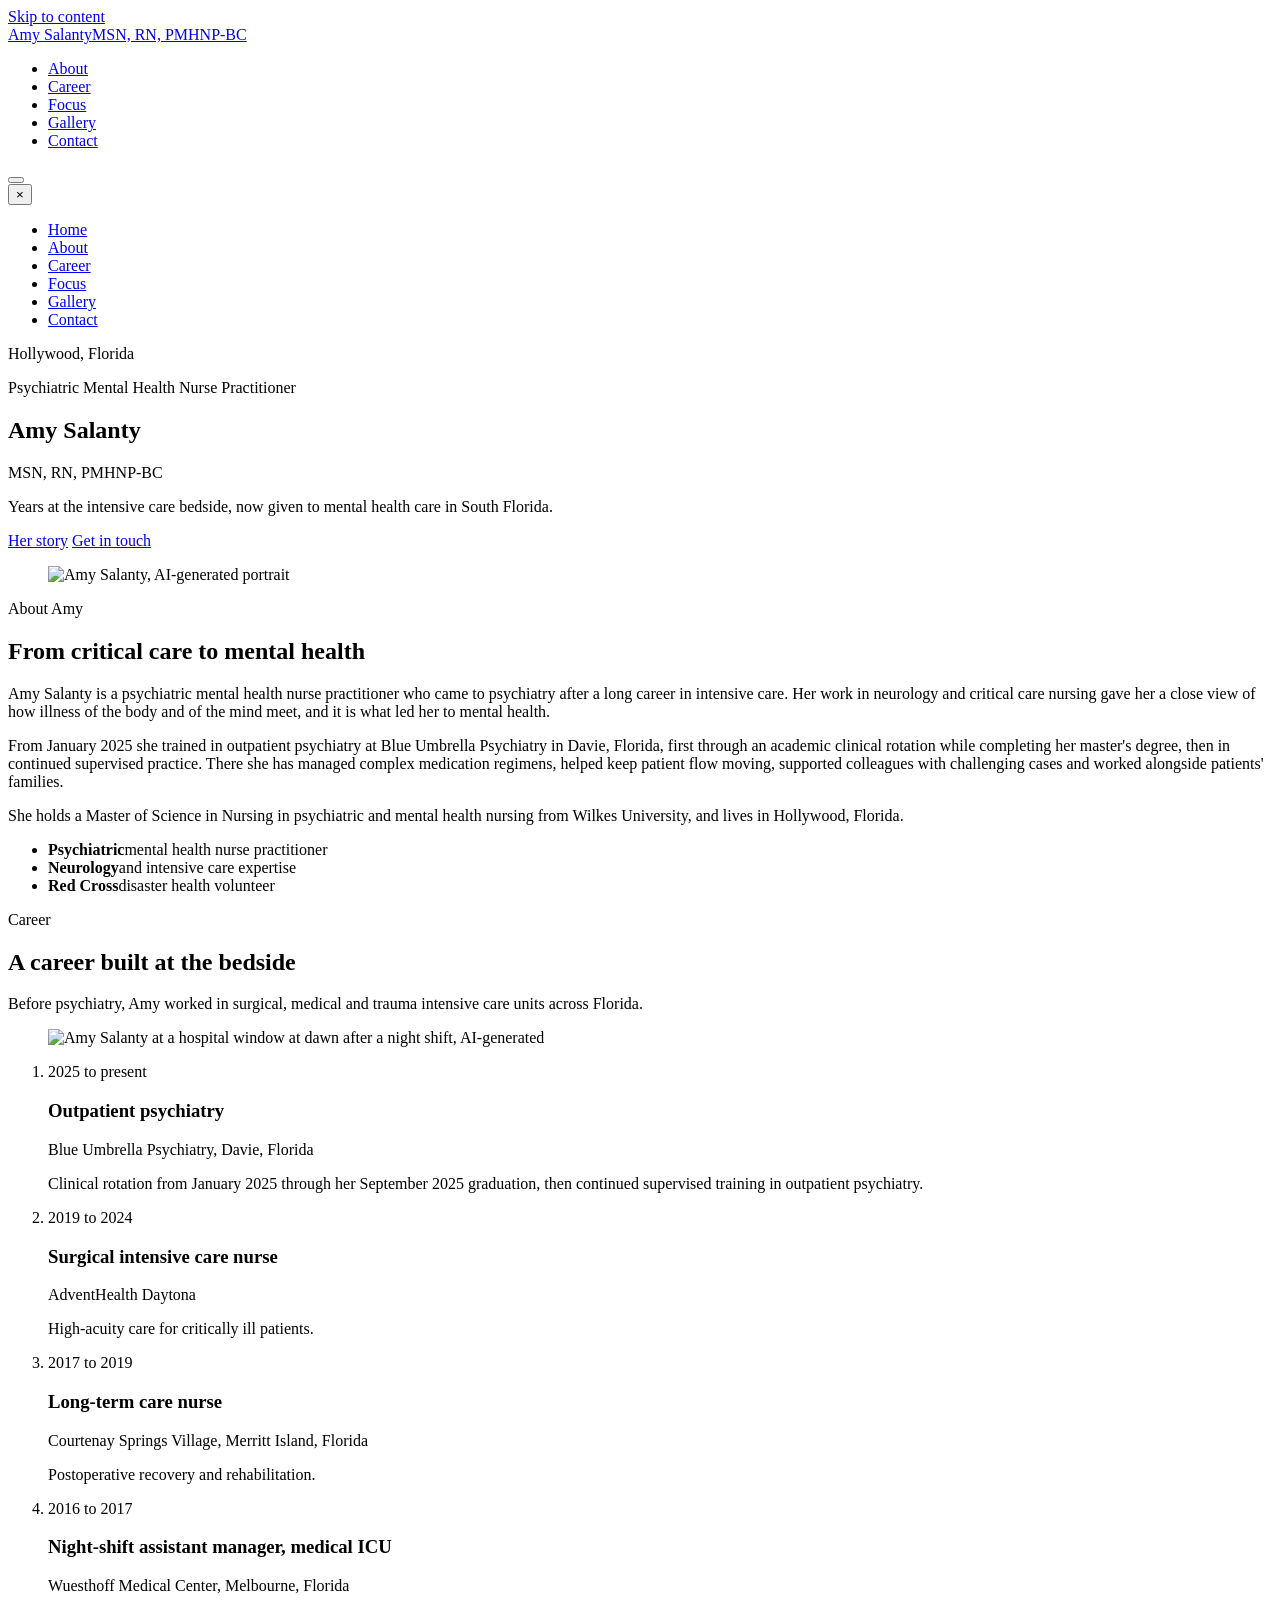
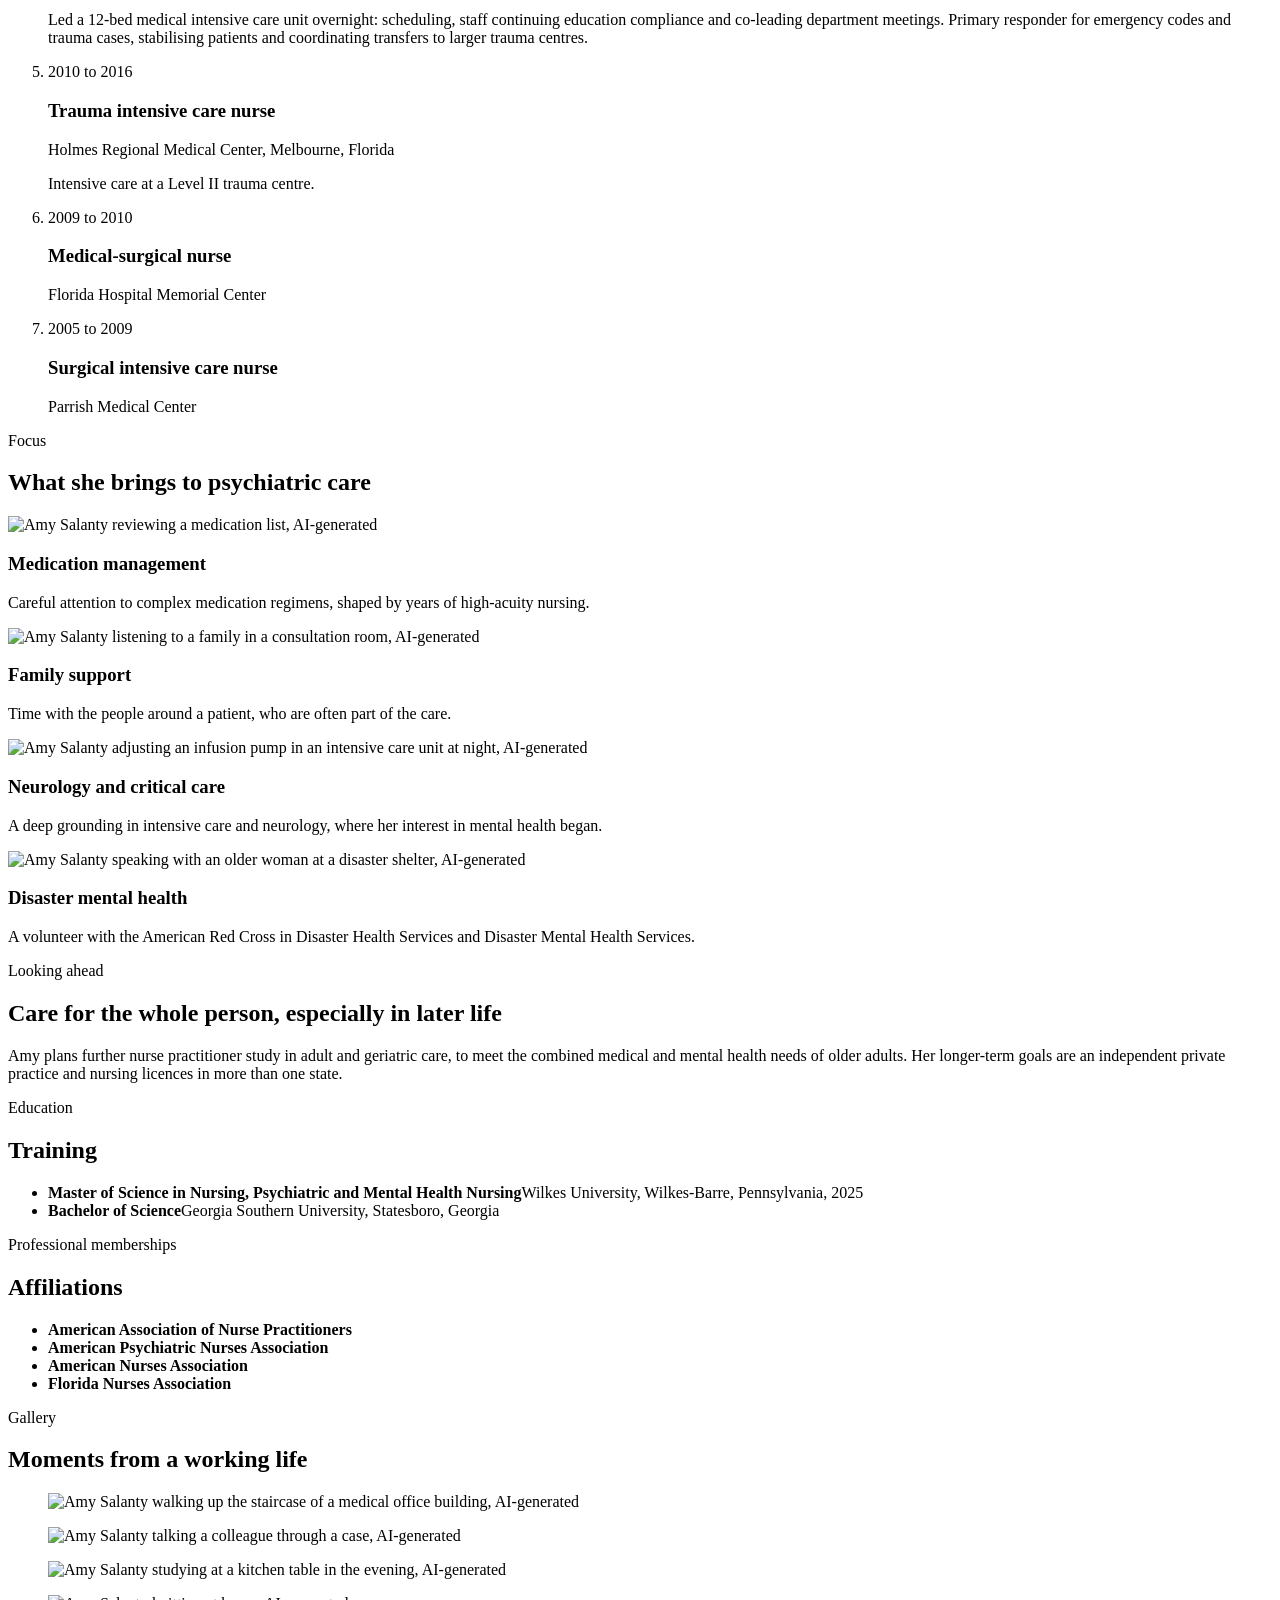
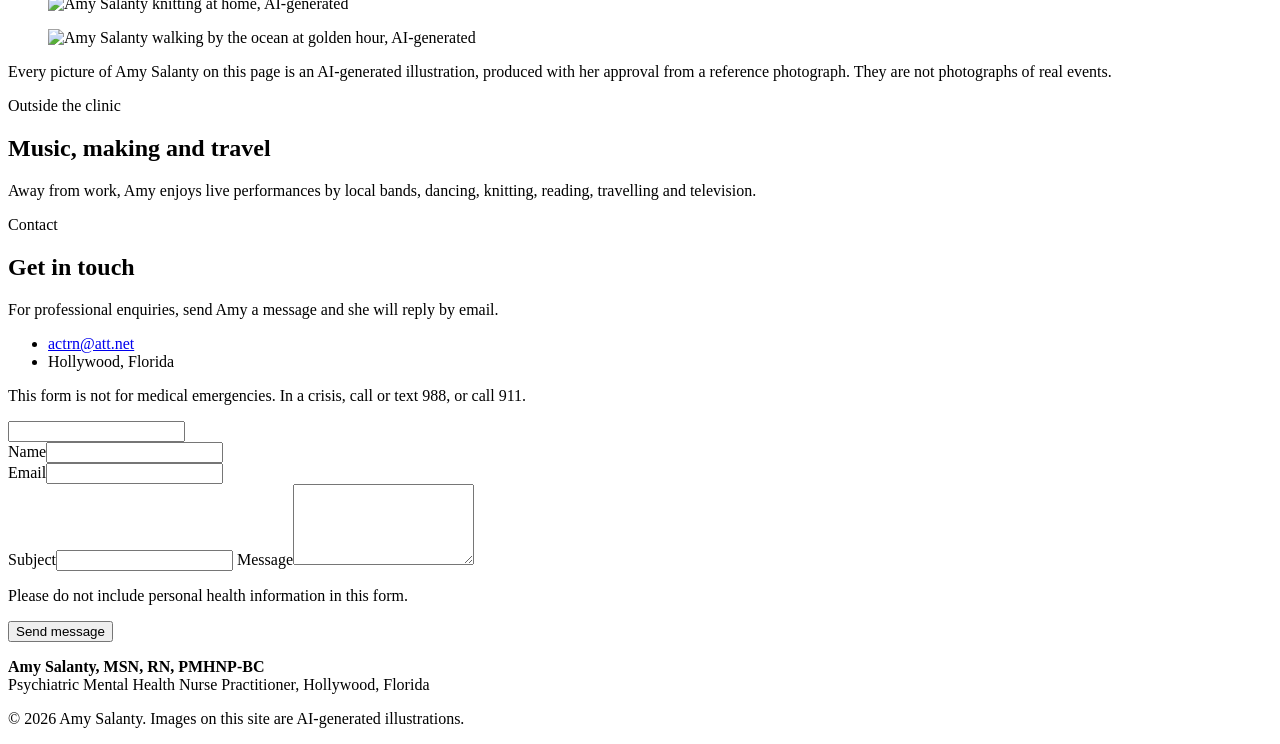
==== index.html @ 2ddbdffa "feat(site): add Amy Salanty personal site, pages" ====
<!DOCTYPE html>
<html lang="en">
<head>
  <meta charset="utf-8">
  <meta name="viewport" content="width=device-width, initial-scale=1, shrink-to-fit=no">
  <title>Amy Salanty, MSN, RN, PMHNP-BC | Psychiatric Mental Health Nurse Practitioner</title>
  <meta name="description" content="Amy Salanty, MSN, RN, PMHNP-BC, is a psychiatric mental health nurse practitioner in South Florida with a long background in intensive care and trauma nursing.">
  <!-- While this site lives on github.io it stays out of search engines.
       When it moves to the client's own domain: delete the robots meta below,
       change robots.txt to "Allow: /", and add a canonical link. -->
  <meta name="robots" content="noindex, nofollow">
  <meta name="author" content="Amy Salanty">
  <meta property="og:title" content="Amy Salanty, MSN, RN, PMHNP-BC">
  <meta property="og:description" content="Psychiatric mental health nurse practitioner. Years of intensive care nursing, now focused on mental health.">
  <meta property="og:image" content="img/portrait.jpg">
  <link rel="icon" href="img/favicon.png">
  <link rel="stylesheet" href="vendor/css/bundle.min.css">
  <link rel="stylesheet" href="css/style.css">
  <!-- Loaded last so it wins the cascade -->
  <link rel="stylesheet" href="css/as.css">
</head>
<body>

<a class="as-skip" href="#about">Skip to content</a>

<!-- Loader, from the demo shell -->
<div class="loader"><div class="loader-spinner"></div></div>

<header>
  <!-- bottom-nav removed; own fixed nav (see as.css) -->
  <nav class="as-nav" id="as-nav" aria-label="Main">
    <div class="container as-nav-inner">
      <a class="as-brand" href="#home">Amy Salanty<span>MSN, RN, PMHNP-BC</span></a>
      <ul class="as-links">
        <li><a href="#about">About</a></li>
        <li><a href="#career">Career</a></li>
        <li><a href="#focus">Focus</a></li>
        <li><a href="#gallery">Gallery</a></li>
        <li><a href="#contact" class="as-links-cta">Contact</a></li>
      </ul>
      <button class="as-burger" id="as-burger" type="button" aria-label="Open menu" aria-controls="as-menu" aria-expanded="false"><span></span><span></span><span></span></button>
    </div>
  </nav>
  <div class="as-menu" id="as-menu" aria-hidden="true">
    <button class="as-menu-close" id="as-menu-close" type="button" aria-label="Close menu">&times;</button>
    <ul>
      <li><a href="#home">Home</a></li>
      <li><a href="#about">About</a></li>
      <li><a href="#career">Career</a></li>
      <li><a href="#focus">Focus</a></li>
      <li><a href="#gallery">Gallery</a></li>
      <li><a href="#contact">Contact</a></li>
    </ul>
    <p class="as-menu-foot">Hollywood, Florida</p>
  </div>
</header>

<main>

<!-- HERO. .banner kept from the demo shell; center-block flex behaviour overridden in as.css -->
<section class="banner as-hero" id="home">
  <div class="as-hero-shade"></div>
  <div class="container">
    <div class="as-hero-copy">
      <p class="as-eyebrow">Psychiatric Mental Health Nurse Practitioner</p>
      <h1>Amy Salanty</h1>
      <p class="as-hero-cred">MSN, RN, PMHNP-BC</p>
      <p class="as-hero-lede">Years at the intensive care bedside, now given to mental health care in South Florida.</p>
      <div class="as-btns">
        <a class="as-btn as-btn-solid" href="#about">Her story</a>
        <a class="as-btn as-btn-line" href="#contact">Get in touch</a>
      </div>
    </div>
  </div>
</section>

<!-- ABOUT -->
<section class="as-about" id="about">
  <div class="container">
    <div class="row align-items-center">
      <div class="col-lg-5">
        <figure class="as-portrait">
          <img src="img/portrait.jpg" alt="Amy Salanty, AI-generated portrait" width="880" height="1100">
        </figure>
      </div>
      <div class="col-lg-7">
        <p class="as-kicker">About Amy</p>
        <h2>From critical care to mental health</h2>
        <p>Amy Salanty is a psychiatric mental health nurse practitioner who came to psychiatry after a long career in intensive care. Her work in neurology and critical care nursing gave her a close view of how illness of the body and of the mind meet, and it is what led her to mental health.</p>
        <p>From January 2025 she trained in outpatient psychiatry at Blue Umbrella Psychiatry in Davie, Florida, first through an academic clinical rotation while completing her master's degree, then in continued supervised practice. There she has managed complex medication regimens, helped keep patient flow moving, supported colleagues with challenging cases and worked alongside patients' families.</p>
        <!-- Needs Client Confirmation: current employer and whether she is seeing patients now. Release says she is pursuing her first official NP role. -->
        <p>She holds a Master of Science in Nursing in psychiatric and mental health nursing from Wilkes University, and lives in Hollywood, Florida.</p>
        <ul class="as-facts">
          <li><b>Psychiatric</b><span>mental health nurse practitioner</span></li>
          <li><b>Neurology</b><span>and intensive care expertise</span></li>
          <li><b>Red Cross</b><span>disaster health volunteer</span></li>
        </ul>
      </div>
    </div>
  </div>
</section>

<!-- CAREER: replaces the demo's treatments/portfolio grid -->
<section class="as-career" id="career">
  <div class="container">
    <div class="as-head">
      <p class="as-kicker">Career</p>
      <h2>A career built at the bedside</h2>
      <p class="as-sub">Before psychiatry, Amy worked in surgical, medical and trauma intensive care units across Florida.</p>
    </div>
    <div class="row">
      <div class="col-lg-4 d-none d-lg-block">
        <figure class="as-career-img"><img src="img/career.jpg" alt="Amy Salanty at a hospital window at dawn after a night shift, AI-generated" width="880" height="1100" loading="lazy"></figure>
      </div>
      <div class="col-lg-8">
        <ol class="as-timeline">
          <li>
            <span class="as-yr">2025 to present</span>
            <h3>Outpatient psychiatry</h3>
            <p class="as-org">Blue Umbrella Psychiatry, Davie, Florida</p>
            <p>Clinical rotation from January 2025 through her September 2025 graduation, then continued supervised training in outpatient psychiatry.</p>
          </li>
          <li>
            <span class="as-yr">2019 to 2024</span>
            <h3>Surgical intensive care nurse</h3>
            <p class="as-org">AdventHealth Daytona</p>
            <p>High-acuity care for critically ill patients.</p>
          </li>
          <li>
            <span class="as-yr">2017 to 2019</span>
            <h3>Long-term care nurse</h3>
            <p class="as-org">Courtenay Springs Village, Merritt Island, Florida</p>
            <p>Postoperative recovery and rehabilitation.</p>
          </li>
          <li>
            <span class="as-yr">2016 to 2017</span>
            <h3>Night-shift assistant manager, medical ICU</h3>
            <p class="as-org">Wuesthoff Medical Center, Melbourne, Florida</p>
            <p>Led a 12-bed medical intensive care unit overnight: scheduling, staff continuing education compliance and co-leading department meetings. Primary responder for emergency codes and trauma cases, stabilising patients and coordinating transfers to larger trauma centres.</p>
          </li>
          <li>
            <span class="as-yr">2010 to 2016</span>
            <h3>Trauma intensive care nurse</h3>
            <p class="as-org">Holmes Regional Medical Center, Melbourne, Florida</p>
            <p>Intensive care at a Level II trauma centre.</p>
          </li>
          <li>
            <span class="as-yr">2009 to 2010</span>
            <h3>Medical-surgical nurse</h3>
            <p class="as-org">Florida Hospital Memorial Center</p>
          </li>
          <li>
            <span class="as-yr">2005 to 2009</span>
            <h3>Surgical intensive care nurse</h3>
            <p class="as-org">Parrish Medical Center</p>
          </li>
        </ol>
        <!-- Needs Client Confirmation: release gives a "twenty-seven-year" ICU career; dated roles run 2005 to 2024. No total is published. -->
      </div>
    </div>
  </div>
</section>

<!-- FOCUS: replaces the demo's consultants/team section -->
<section class="as-focus" id="focus">
  <div class="container">
    <div class="as-head">
      <p class="as-kicker">Focus</p>
      <h2>What she brings to psychiatric care</h2>
    </div>
    <div class="row">
      <div class="col-md-6 col-lg-3">
        <article class="as-card">
          <img src="img/research.jpg" alt="Amy Salanty reviewing a medication list, AI-generated" width="880" height="660" loading="lazy">
          <div class="as-card-body">
            <h3>Medication management</h3>
            <p>Careful attention to complex medication regimens, shaped by years of high-acuity nursing.</p>
          </div>
        </article>
      </div>
      <div class="col-md-6 col-lg-3">
        <article class="as-card">
          <img src="img/mission.jpg" alt="Amy Salanty listening to a family in a consultation room, AI-generated" width="880" height="733" loading="lazy">
          <div class="as-card-body">
            <h3>Family support</h3>
            <p>Time with the people around a patient, who are often part of the care.</p>
          </div>
        </article>
      </div>
      <div class="col-md-6 col-lg-3">
        <article class="as-card">
          <img src="img/plate-1.jpg" alt="Amy Salanty adjusting an infusion pump in an intensive care unit at night, AI-generated" width="880" height="660" loading="lazy">
          <div class="as-card-body">
            <h3>Neurology and critical care</h3>
            <p>A deep grounding in intensive care and neurology, where her interest in mental health began.</p>
          </div>
        </article>
      </div>
      <div class="col-md-6 col-lg-3">
        <article class="as-card">
          <img src="img/plate-3.jpg" alt="Amy Salanty speaking with an older woman at a disaster shelter, AI-generated" width="880" height="660" loading="lazy">
          <div class="as-card-body">
            <h3>Disaster mental health</h3>
            <p>A volunteer with the American Red Cross in Disaster Health Services and Disaster Mental Health Services.</p>
          </div>
        </article>
      </div>
    </div>
  </div>
</section>

<!-- LOOKING AHEAD band: replaces the demo counter section (no count-up numbers) -->
<section class="as-ahead" id="ahead">
  <div class="container">
    <div class="as-ahead-box">
      <p class="as-kicker as-kicker-lift">Looking ahead</p>
      <h2>Care for the whole person, especially in later life</h2>
      <p>Amy plans further nurse practitioner study in adult and geriatric care, to meet the combined medical and mental health needs of older adults. Her longer-term goals are an independent private practice and nursing licences in more than one state.</p>
    </div>
  </div>
</section>

<!-- EDUCATION + MEMBERSHIPS -->
<section class="as-creds" id="education">
  <div class="container">
    <div class="row">
      <div class="col-lg-6">
        <p class="as-kicker">Education</p>
        <h2>Training</h2>
        <ul class="as-list">
          <li><b>Master of Science in Nursing, Psychiatric and Mental Health Nursing</b><span>Wilkes University, Wilkes-Barre, Pennsylvania, 2025</span></li>
          <li><b>Bachelor of Science</b><span>Georgia Southern University, Statesboro, Georgia</span></li>
        </ul>
      </div>
      <div class="col-lg-6">
        <p class="as-kicker">Professional memberships</p>
        <h2>Affiliations</h2>
        <!-- Needs Client Confirmation: release writes "American Association for Nurse Practitioners"; the organisation's own name is used here. -->
        <ul class="as-list">
          <li><b>American Association of Nurse Practitioners</b></li>
          <li><b>American Psychiatric Nurses Association</b></li>
          <li><b>American Nurses Association</b></li>
          <li><b>Florida Nurses Association</b></li>
        </ul>
      </div>
    </div>
  </div>
</section>

<!-- GALLERY -->
<section class="as-gallery" id="gallery">
  <div class="container">
    <div class="as-head">
      <p class="as-kicker">Gallery</p>
      <h2>Moments from a working life</h2>
    </div>
    <div class="as-grid">
      <figure class="as-g as-g-tall"><img src="img/company.jpg" alt="Amy Salanty walking up the staircase of a medical office building, AI-generated" width="880" height="1100" loading="lazy"></figure>
      <figure class="as-g"><img src="img/plate-2.jpg" alt="Amy Salanty talking a colleague through a case, AI-generated" width="880" height="660" loading="lazy"></figure>
      <figure class="as-g"><img src="img/plate-4.jpg" alt="Amy Salanty studying at a kitchen table in the evening, AI-generated" width="880" height="660" loading="lazy"></figure>
      <figure class="as-g"><img src="img/plate-5.jpg" alt="Amy Salanty knitting at home, AI-generated" width="880" height="660" loading="lazy"></figure>
      <figure class="as-g"><img src="img/plate-6.jpg" alt="Amy Salanty walking by the ocean at golden hour, AI-generated" width="880" height="660" loading="lazy"></figure>
    </div>
    <p class="as-disclosure">Every picture of Amy Salanty on this page is an AI-generated illustration, produced with her approval from a reference photograph. They are not photographs of real events.</p>
  </div>
</section>

<!-- OUTSIDE THE CLINIC -->
<section class="as-life" id="life">
  <div class="container">
    <div class="as-life-box">
      <p class="as-kicker">Outside the clinic</p>
      <h2>Music, making and travel</h2>
      <p>Away from work, Amy enjoys live performances by local bands, dancing, knitting, reading, travelling and television.</p>
    </div>
  </div>
</section>

<!-- CONTACT: posts to FormSubmit with the client's own address -->
<section class="as-contact" id="contact">
  <div class="container">
    <div class="row">
      <div class="col-lg-5">
        <p class="as-kicker as-kicker-lift">Contact</p>
        <h2>Get in touch</h2>
        <p>For professional enquiries, send Amy a message and she will reply by email.</p>
        <ul class="as-contact-list">
          <li><i class="fas fa-envelope" aria-hidden="true"></i><a href="mailto:actrn@att.net">actrn@att.net</a></li>
          <li><i class="fas fa-map-marker-alt" aria-hidden="true"></i><span>Hollywood, Florida</span></li>
        </ul>
        <p class="as-note">This form is not for medical emergencies. In a crisis, call or text 988, or call 911.</p>
      </div>
      <div class="col-lg-7">
        <form class="as-form" action="https://formsubmit.co/actrn@att.net" method="POST">
          <input type="hidden" name="_subject" value="New message from amysalanty website">
          <input type="hidden" name="_template" value="table">
          <input type="hidden" name="_captcha" value="true">
          <input type="text" name="_honey" class="as-hp" tabindex="-1" autocomplete="off" aria-hidden="true">
          <div class="row">
            <div class="col-md-6"><label for="f-name">Name</label><input id="f-name" name="name" type="text" required autocomplete="name"></div>
            <div class="col-md-6"><label for="f-email">Email</label><input id="f-email" name="email" type="email" required autocomplete="email"></div>
          </div>
          <label for="f-subject">Subject</label><input id="f-subject" name="subject" type="text">
          <label for="f-msg">Message</label><textarea id="f-msg" name="message" rows="5" required></textarea>
          <p class="as-form-note">Please do not include personal health information in this form.</p>
          <button type="submit" class="as-btn as-btn-solid">Send message</button>
        </form>
      </div>
    </div>
  </div>
</section>

</main>

<footer class="as-foot">
  <div class="container as-foot-inner">
    <p><b>Amy Salanty, MSN, RN, PMHNP-BC</b><br>Psychiatric Mental Health Nurse Practitioner, Hollywood, Florida</p>
    <p>&copy; <span id="as-year">2026</span> Amy Salanty. Images on this site are AI-generated illustrations.</p>
  </div>
</footer>

<a href="#home" class="as-top" id="as-top" aria-label="Back to top"><i class="fas fa-arrow-up" aria-hidden="true"></i></a>

<script src="vendor/js/bundle.min.js"></script>
<script src="js/as.js"></script>
</body>
</html>
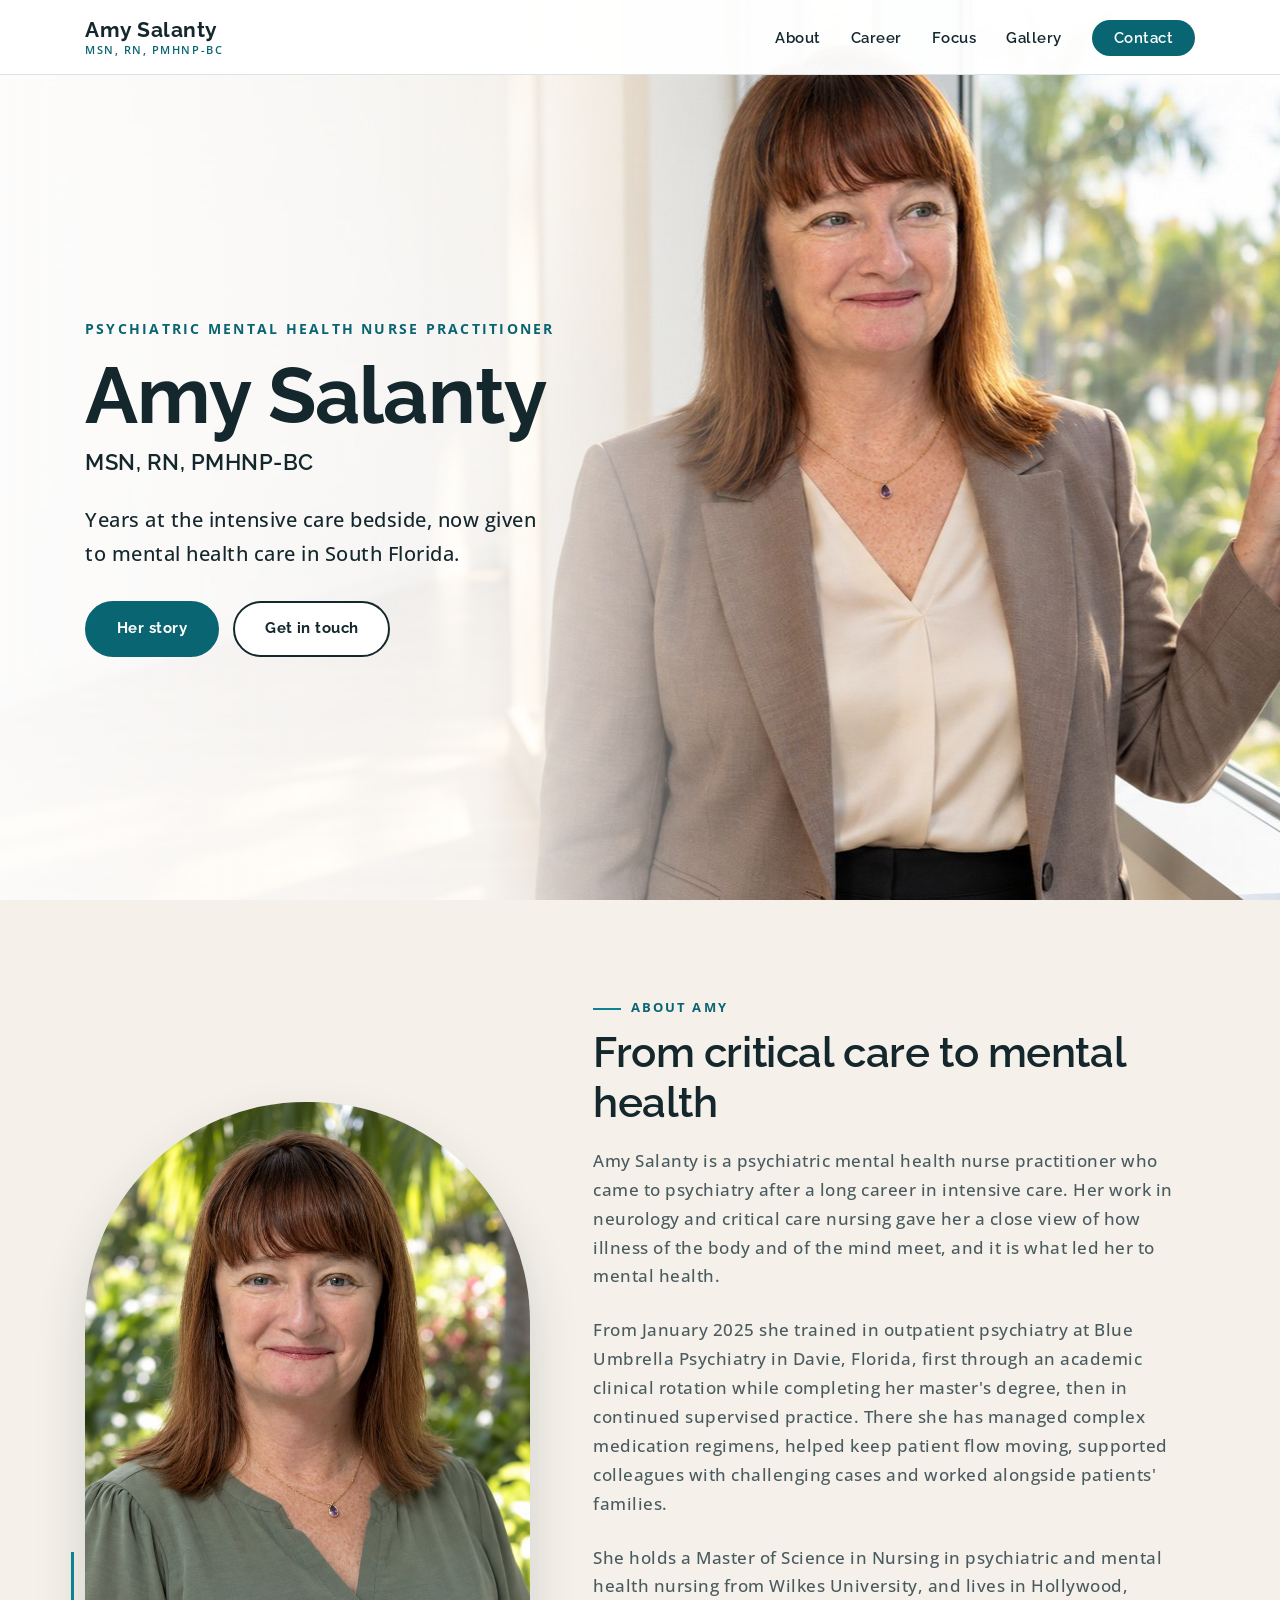
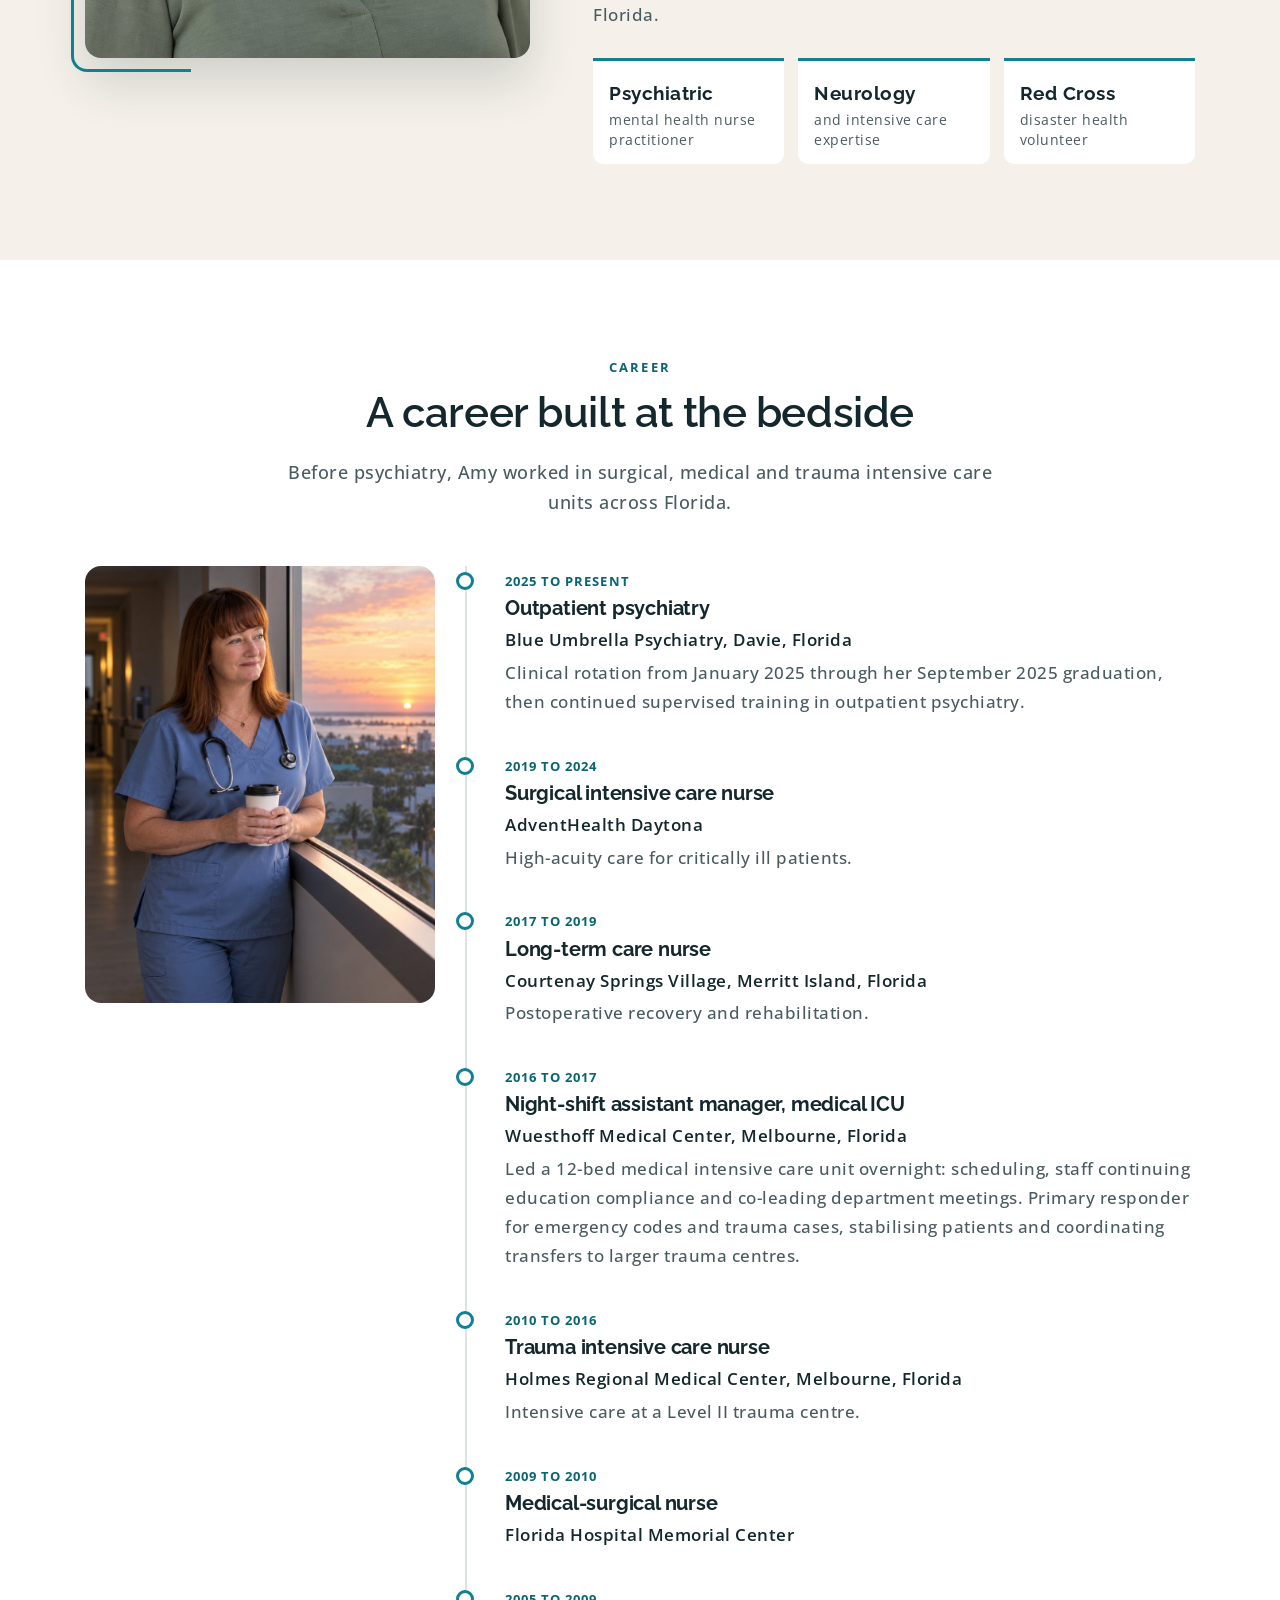
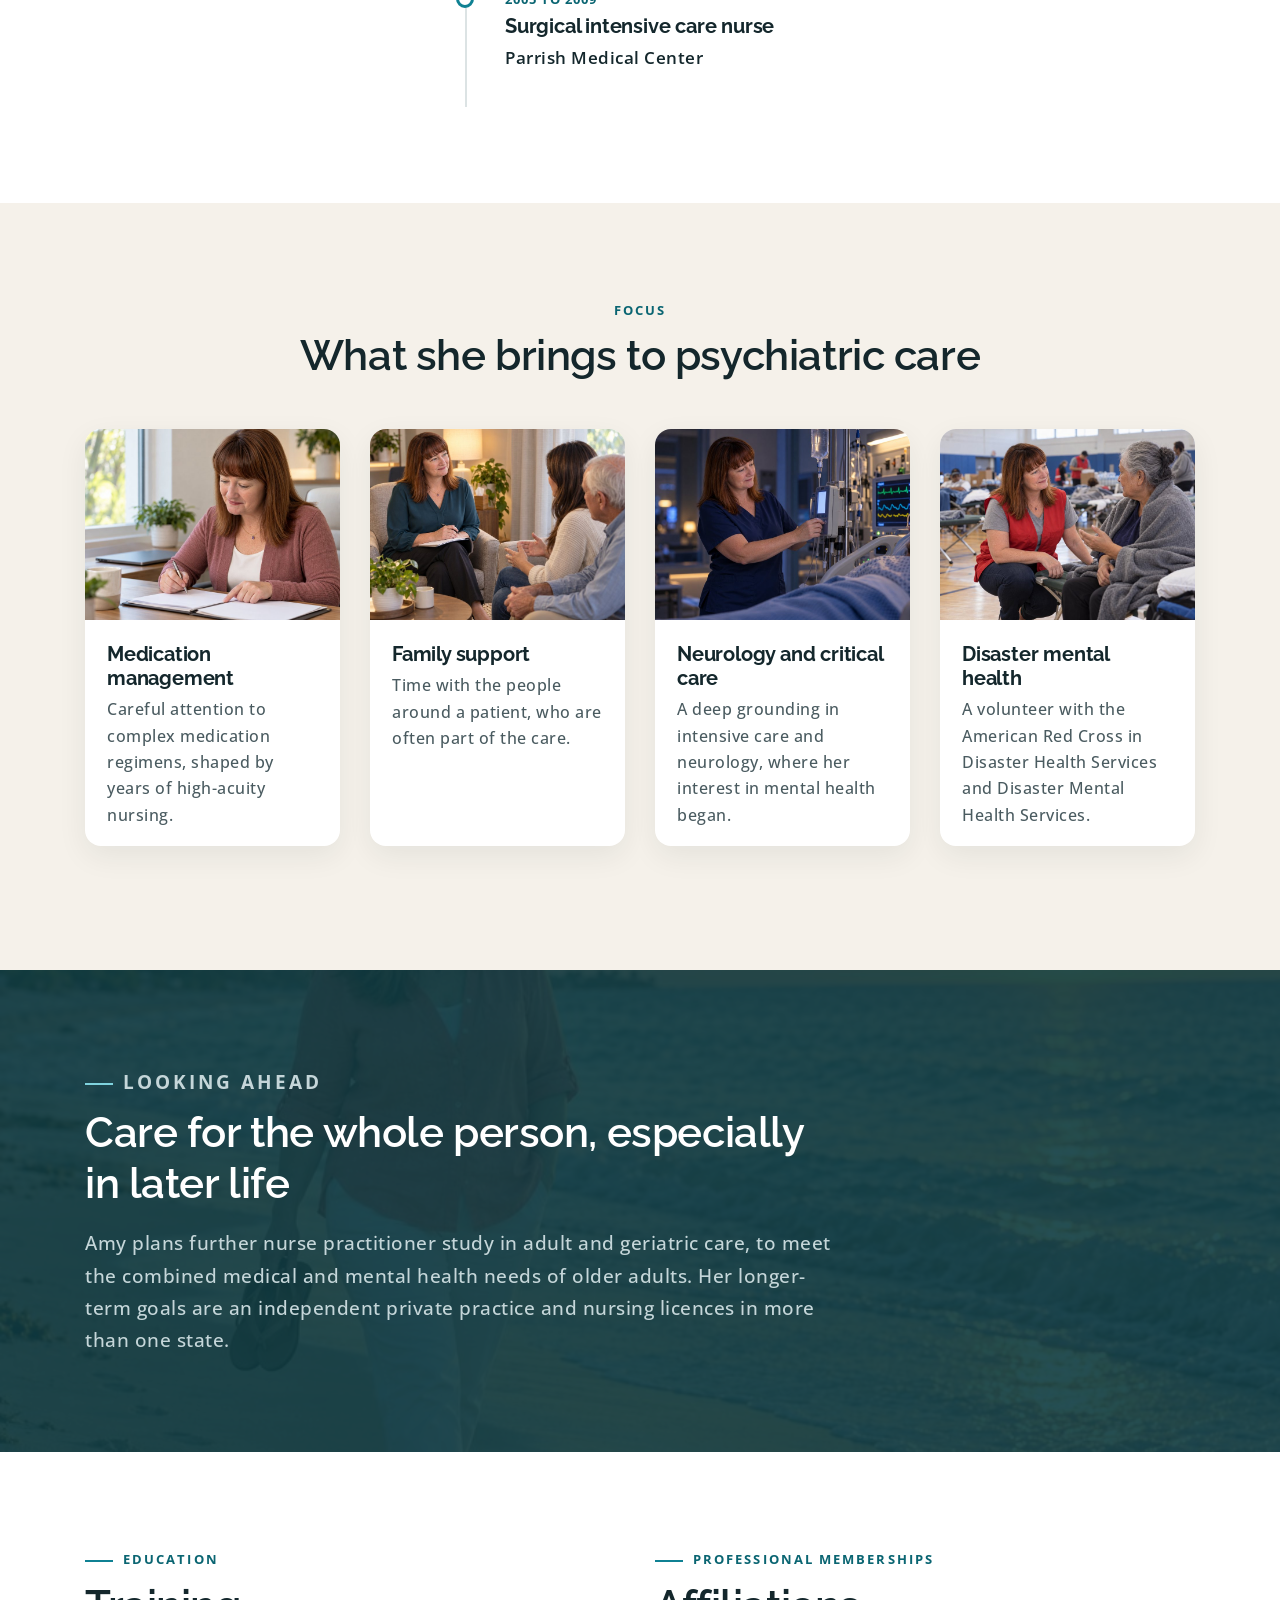
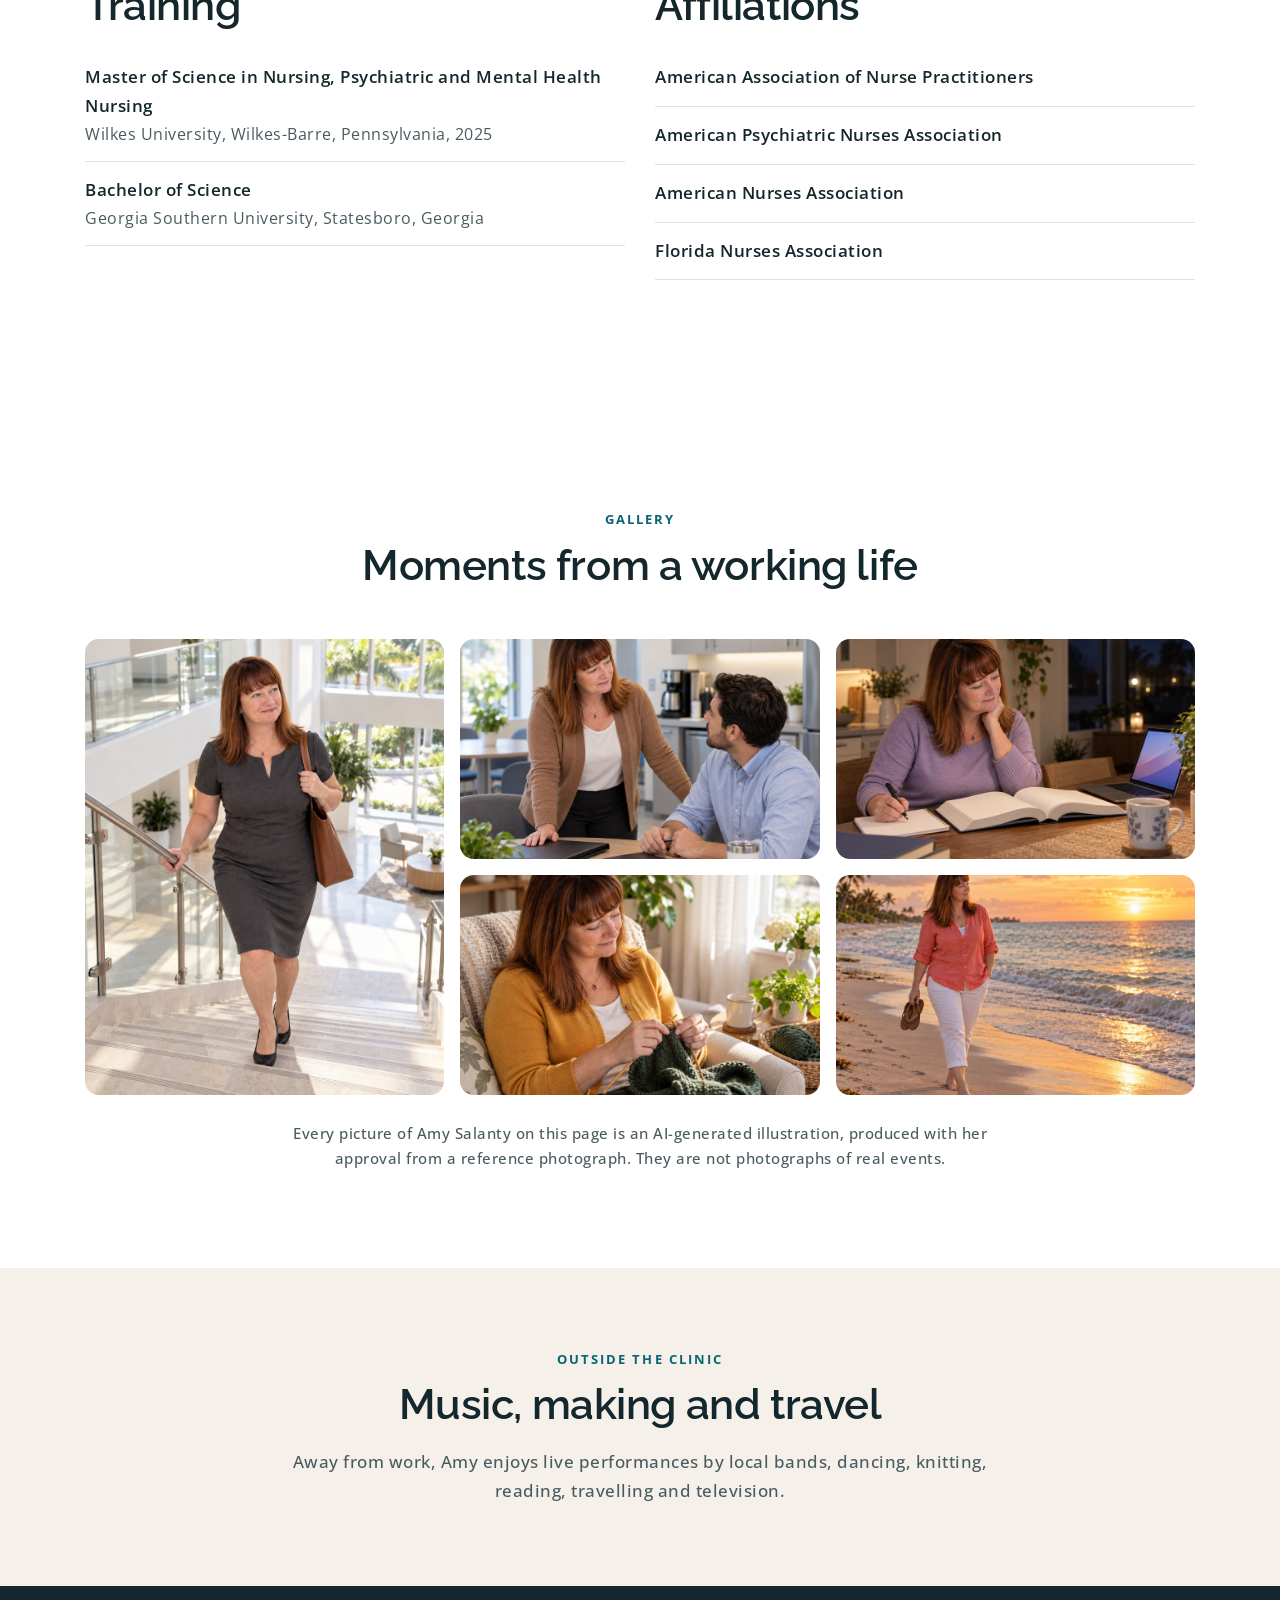
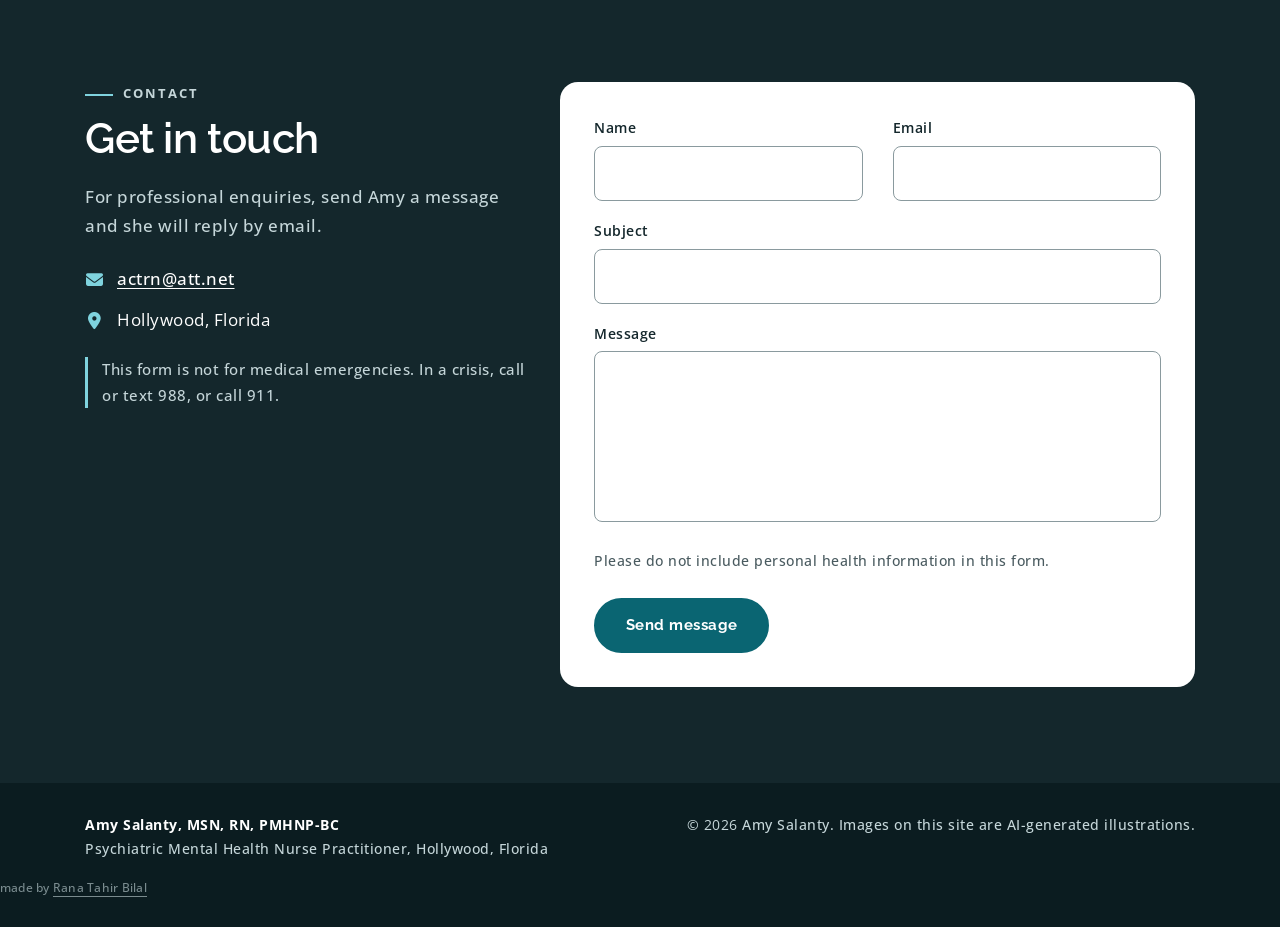
==== commit 16c3ef7a: "Add files via upload" ====
--- a/index.html
+++ b/index.html
@@ -317,6 +317,8 @@
     <p><b>Amy Salanty, MSN, RN, PMHNP-BC</b><br>Psychiatric Mental Health Nurse Practitioner, Hollywood, Florida</p>
     <p>&copy; <span id="as-year">2026</span> Amy Salanty. Images on this site are AI-generated illustrations.</p>
   </div>
+
+<p style="margin:18px 0 0;font-size:12px;line-height:1.5;opacity:.6;letter-spacing:.02em">made by <a href="https://ranatahirbilal.com" rel="nofollow noopener" target="_blank" style="color:inherit;text-decoration:none;border-bottom:1px solid currentColor">Rana Tahir Bilal</a></p>
 </footer>
 
 <a href="#home" class="as-top" id="as-top" aria-label="Back to top"><i class="fas fa-arrow-up" aria-hidden="true"></i></a>
--- a/css/style.css
+++ b/css/style.css
@@ -0,0 +1,1889 @@
+/* ===================================
+    Table of Content
+====================================== */
+
+/*  
+    - Google Fonts
+    - Scrollbar
+    - General   
+    - Loader
+    - Navbar
+    - Side Menu
+    - Banner
+    - About Section
+    - Counter section
+    - Portfolio Section
+    - Team Section
+    - Testimonials Section
+    - Blog Section
+    - Contact Section
+    - Footer
+    - StandAlone Page
+    - Media Queries
+
+   
+*/
+
+@import url('https://fonts.googleapis.com/css2?family=Raleway:wght@200;300;400;500;600;700;800&display=swap');
+@import url('https://fonts.googleapis.com/css2?family=Open+Sans:wght@300;400;600;700&display=swap');
+
+/* ===================================
+    Scrollbar
+====================================== */
+
+
+::-webkit-scrollbar {
+width: 8px;
+}
+::-webkit-scrollbar-track {
+width: 12px;
+border-left: 0 solid white;
+border-right: 0 solid white;
+}
+::-webkit-scrollbar-thumb {
+background:linear-gradient(30deg, #00adc9  40%, #00e0ce  60%);
+width: 0;
+height: 25%;
+transition: .5s ease;
+cursor: pointer;
+}
+
+
+/* ===================================
+    General
+====================================== */
+
+
+body {
+  font-family: 'Raleway', sans-serif;
+  overflow-x: hidden;
+}
+
+span {
+  font-weight: 400;
+}
+
+a {
+  text-decoration: none;
+}
+
+
+/*Headings*/
+
+.heading {
+  font-size: 48px;
+  color: #fff;
+  font-weight: 500;
+  margin-bottom: 25px; 
+}
+
+.subheading { 
+  font-size: 18px;
+  color: #454545;
+  font-weight: 400;
+  margin-bottom: 25px;
+  font-family: 'Open Sans', sans-serif;
+}
+
+.text {
+  font-size: 16px;
+  font-weight: 400;
+  color: #fff;
+  margin-bottom: 25px;
+  font-family: 'Open Sans', sans-serif;
+
+}
+
+/*Social Icons*/
+
+.social-icons ul {
+  margin-bottom: 0px;
+}
+
+.social-icons ul li {
+  font-size: 15px;
+  display: inline-block;
+  margin-right: 5px;
+  margin-left: 5px;
+}
+
+.social-icons ul li a {
+  overflow: hidden;
+  border-radius: 50%;
+  display: block;
+  color: #fff;
+  height: 40px;
+  line-height: 40px;
+  width: 40px;
+  border: 1px solid transparent;
+  text-align: center;
+}
+
+/*Social icons hover*/
+
+.facebook-hover:hover {color: #4267B2; transition: all 0.5s ease; background-color: #fff;}
+.twitter-hover:hover {color: #1DA1F2; transition: all 0.5s ease; background-color: #fff;}
+.google-plus-hover:hover {color: #db4a39; transition: all 0.5s ease;background-color: #fff;}
+.linked-in-hover:hover {color: #2867B2; transition: all 0.5s ease; background-color: #fff;}
+.instagram-hover:hover {color: #C13584; transition: all 0.5s ease; background-color: #fff;}
+.gmail-hover:hover {color: #D44638; transition: all 0.5s ease; background-color: #fff;}
+/*Button*/
+
+.btn {
+  z-index: 2;
+  letter-spacing: .5px;
+  border-radius: 0;
+  font-weight: 500;
+  overflow: hidden;
+  position: absolute;
+  line-height: inherit;
+  display: inline-block;
+  color: #fff;
+  border: 2px solid transparent;
+  text-transform: capitalize;
+  transition: all .5s ease !important;
+}
+
+.btn.button {
+  font-size: 15px !important;
+  font-weight: 500;
+  color: #fff;
+  padding: 9px 27px !important;
+  line-height: 1.8em !important;
+  cursor: pointer;
+  display: inline-block;
+  position: relative;
+  transition: 0.5s;
+  font-family: 'Raleway', sans-serif;
+}
+
+.btn.btn-rounded {
+  border-radius: 50px;
+}
+
+.btn.blue-btn {
+  background:  #00abc9;
+  border-color:  #00abc9;
+  color: #fff;
+}
+
+.btn.red-btn {
+  background:  #cb342b;
+  border-color:  transparent;
+  color: #fff;
+}
+
+.btn.white-btn {
+  background:  #fff;
+  border-color:  transparent;
+  color: #00bccb;
+}
+
+.btn.white-btn-1 {
+  background:  #fff;
+  border-color:  transparent;
+  color: #cb342b;
+}
+  
+
+/*Button hover*/
+
+.btn.btn-hvr-red:hover {
+  background-color: #cb342b;
+  border-color: #cb342b;
+  color: #fff;
+}
+
+.btn.btn-hvr-blue:hover {
+  background-image: linear-gradient(to right, #00e0ce 30%, #00adc9 70%);
+  /*background-color: #cb342b;*/
+  border-color: transparent;
+  color: #fff;
+}
+
+/* ===================================
+   Loader
+====================================== */
+.loader {
+  bottom: 0;
+  height: 100%;
+  left: 0;
+  position: fixed;
+  right: 0;
+  top: 0;
+  width: 100%;
+  z-index: 111111;
+  display: flex;
+  justify-content: center;
+  align-items: center;
+  overflow: hidden;
+  background: #fff;
+}
+.loader-spinner {
+  width: 75px;
+  height: 75px;
+  margin: 0;
+  background: transparent;
+  border-top: 4px solid #50c2cb;
+  border-right: 4px solid transparent;
+  border-radius: 50%;
+  animation: 1s spin linear infinite;
+}
+
+@-webkit-keyframes spin {
+    from {
+        -webkit-transform: rotate(0deg);
+        transform: rotate(0deg);
+    }
+    to {
+        -webkit-transform: rotate(360deg);
+        transform: rotate(360deg);
+    }
+}
+
+@keyframes spin {
+    from {
+        -webkit-transform: rotate(0deg);
+        transform: rotate(0deg);
+    }
+    to {
+        -webkit-transform: rotate(360deg);
+        transform: rotate(360deg);
+    }
+}
+
+/* ===================================
+    Navbar
+====================================== */
+
+
+/* nav top default */
+.navbar.navbar-top-default {
+  position: absolute;
+  top: 0;
+  z-index: 99;
+  overflow: hidden;
+  height: 90px;
+  width: 100%;
+  -webkit-transition: all .1s ease;
+  -moz-transition: all .1s ease;
+  -ms-transition: all .1s ease;
+  -o-transition: all .1s ease;
+  transition: all .1s ease;
+  background-color: transparent;
+}
+
+
+.header-appear .navbar-top-default {
+  height: 90px;
+  position: fixed;
+  z-index: 999;
+  background-color: #fff;
+  -webkit-animation-name: animationFade;
+  -o-animation-name: animationFade;
+  animation-name: animationFade;
+  -webkit-animation-duration: 1s;
+  -o-animation-duration: 1s;
+  animation-duration: 1s;
+  -webkit-animation-fill-mode: both;
+  -o-animation-fill-mode: both;
+  animation-fill-mode: both;
+  -webkit-box-shadow: 0 10px 10px -10px rgba(0, 0, 0, 0.35);
+  box-shadow: 0 10px 10px -10px rgba(0, 0, 0, 0.35);
+}
+
+@keyframes animationFade {
+    from { opacity: 0; -webkit-transform: translate3d(0, -100%, 0); transform: translate3d(0, -100%, 0);
+    }
+    to { opacity: 1; -webkit-transform: none; -o-transform: none; transform: none; }
+}
+
+.navbar .navbar-nav .nav-link {
+  font-size: 15px;
+  color: #4f4f4f;
+  font-weight: 600;
+  padding: 6px 6px;
+  margin-left: 45px;
+  transition: .5s ease;
+  transition: all .6s ease;
+  border: 2px solid transparent;
+  display: block;
+  font-family: 'Raleway', sans-serif;
+}
+
+.navbar .navbar-nav {
+  margin-left: auto;
+}
+.navbar .navbar-nav .nav-link.non-active{
+  color: #4f4f4f !important;
+}
+.navbar .navbar-nav .nav-link.active { 
+  color: #cb342b;
+  transition: all .6s ease;
+}
+
+.navbar .navbar-nav .nav-link:hover {
+  color: #4f4f4f;
+  cursor: pointer;
+  transition: all .6s ease;
+}
+
+.navbar .navbar-nav .nav-link:last-child {
+  margin-right: 0;
+}
+
+.navbar .navbar-nav .nav-link:after {
+  content: '';
+  display: block;
+  margin: auto;
+  height: 3px;
+  width: 0px;
+  background: transparent;
+  transition: width .5s ease, background-color .5s ease;
+}
+
+.navbar .navbar-nav .nav-link:hover:after {
+  width: 100%;
+  background: #4f4f4f;
+}
+
+.navbar .navbar-nav .button {
+  margin-left: 30px;
+}
+
+/*Search icon*/
+.search {
+  vertical-align: sub;
+}
+
+.open_search {
+  cursor: pointer;
+  color: #4f4f4f;
+  display: inline-block;
+  padding: 10px;
+  font-size: 18px;
+  margin-left: 30px;
+  position: relative;
+}
+
+.search_block {
+  opacity: 0;
+  display: none;
+  text-align: center;
+  height: 0;
+  position: fixed;
+  top: 50%;
+  left: 35%;
+  z-index: 1024;
+  margin-top: -41px;
+  margin-left: -150px;
+}
+
+.search_block.visible {
+  opacity: 1;
+  display: inline-block;
+  height: auto;
+}
+
+.search_block.visible .search_box {
+  opacity: 1;
+  top: 0;
+  transform: scale(1);
+}
+
+.search_block .overlayer {
+  background-color: #00abc9;
+  position: fixed;
+  cursor: pointer; /* as: demo image removed */
+  opacity: 0.9;
+  top: 0;
+  left: 0;
+  height: 100%;
+  width: 100%;
+}
+
+input,
+select,
+textarea {
+  background-color: transparent !important;
+  font-size: 20px;
+}
+
+.inner input,
+select,
+textarea::placeholder {
+  color: #FFFFFF !important;
+}
+
+input::-webkit-input-placeholder {
+  color: #FFFFFF !important;
+}
+
+input:-moz-placeholder {
+  /* Firefox 18- */
+  color: #FFFFFF !important;
+}
+
+input::-moz-placeholder {
+  /* Firefox 19+ */
+  color: #FFFFFF !important;
+}
+
+input:-ms-input-placeholder {
+  color: #FFFFFF !important;
+}
+
+.search_box {
+  background-color: transparent;
+  opacity: 0;
+  display: inline-block;
+  padding: 10px;
+  position: relative;
+  text-align: center;
+  top: -120px;
+  transform: scale(1.05);
+  transition: all 0.4s ease 0s;
+  z-index: 10;
+}
+
+.search_box .search_input {
+  border: 3px solid transparent;
+  border-bottom: 1px solid;
+  box-sizing: border-box;
+  display: inline-block;
+  height: 80px;
+  line-height: 2;
+  min-width: 700px;
+  outline: medium none;
+  padding: 10px 10px 10px 0px;
+  width: 700px;
+  transition: all 0.45s ease 0s;
+  -webkit-appearance: none;
+  border-radius: 0;
+}
+
+.search-form .search-input {
+  font-size: 30px;
+  font-weight: 200;
+}
+
+#search ::placeholder {
+  color: #FFFFFF;
+  opacity: 1;
+}
+
+.search_icon {
+  background-color: transparent;
+  border: medium none;
+  color: #FFFFFF;
+  font-size: 28px;
+  left: 93%;
+  line-height: 38PX;
+  padding: 8px;
+  position: absolute;
+  top: 28px;
+}
+
+.search_icon:hover {
+  color: #FFFFFF;
+}
+
+.search_icon:focus {
+  color: #FFFFFF;
+}
+
+::-webkit-input-placeholder {
+  color: #999;
+  font-style: normal;
+}
+
+:-moz-placeholder {
+  color: #999;
+  font-style: normal;
+}
+
+::-moz-placeholder {
+  color: #999;
+  font-style: normal;
+}
+
+:-ms-input-placeholder {
+  color: #999;
+  font-style: normal;
+}
+
+input,
+select,
+textarea {
+  margin: 0;
+}
+
+
+/*side menu button*/
+
+.sidemenu_btn {
+  width: 36px;
+  padding: 6px;
+  right: 40px;
+  top: 20px;
+  z-index: 999;
+  margin-top: 12px;
+  margin-left: 16px;
+  cursor: pointer;
+  position: absolute;
+  display: inline-block;
+  transition: all .3s linear;
+}
+
+.sidemenu_btn span {
+  height: 2px;
+  width: 100%;
+  background: #4f4f4f;
+  display: block;
+  margin: auto;
+  transition: .5s ease;
+}
+
+.sidemenu_btn:hover span:first-child,
+.sidemenu_btn:hover span:last-child {
+  width: 70%;
+  background-color: #4f4f4f;
+}
+
+.sidemenu_btn:hover span:nth-child(2) {
+  background-color: #4f4f4f;
+}
+
+.sidemenu_btn span:nth-child(2) {
+  margin: 4px 0;
+}
+
+
+/* ===================================
+    Side Menu
+====================================== */
+
+.side-menu {
+  top: 0;
+  right: 0;
+  width: 30%;
+  height: 100%;
+  z-index: 9999;
+  background-image: linear-gradient(to right, #00e0ce 20%,  #00adc9 100%);
+  transform: translate3d(100%, 0, 0);
+  transition: transform .5s ease;
+  position: fixed;
+  overflow: hidden;
+}
+
+.side-menu.left {
+  left: 0;
+  right: auto;
+  transform: translate3d(-100%, 0, 0);
+}
+
+.side-menu.before-side {
+  width: 280px;
+}
+
+.side-menu.side-menu-active,
+.side-menu.before-side {
+  transform: translate3d(0, 0, 0);
+}
+
+.pul-menu .side-menu.side-menu-active {
+  visibility: visible;
+  opacity: 1;
+}
+
+.side-menu .navbar-brand {
+  margin: 0 0 2.5rem 0;
+}
+
+
+/*Side overlay*/
+
+#close_side_menu {
+  top: 0;
+  left: 0;
+  width: 100%;
+  height: 100%;
+  display: none;
+  z-index: 1031;
+  opacity: 0.7;
+  background-color: #011321;
+  position: fixed;
+  transition: opacity 300ms cubic-bezier(0.895, 0.03, 0.685, 0.22);
+}
+
+
+/*side menu image*/
+
+.sidemenu-image {
+  position: absolute;
+  top: 45px;
+}
+
+
+/*side menu close btn*/
+
+.side-menu .btn-close {
+  height: 33px;
+  width: 33px;
+  top: 30px;
+  right: 25px;
+  cursor: pointer;
+  text-align: center;
+  position: absolute;
+  display: inline-block;
+}
+
+.side-menu.before-side .btn-close {
+  display: none;
+}
+
+.side-menu .btn-close::before,
+.side-menu .btn-close::after {
+  top: 5px;
+  left: 16px;
+  height: 24px;
+  width: 2px;
+  content: ' ';
+  background: #fff;
+  position: absolute;
+}
+
+.side-menu .btn-close:before {
+  transform: rotate(45deg);
+}
+
+.side-menu .btn-close:after {
+  transform: rotate(-45deg);
+}
+
+.side-menu .btn-close:hover {
+  transform: scale(0.9);
+  overflow: hidden;
+  transition: all .5s ease;
+}
+
+
+/*side menu inner-wrapper*/
+
+.side-menu .inner-wrapper {
+  height: 100%;
+  padding: 4rem 3rem;
+  position: relative;
+  overflow-y: auto;
+  display: flex;
+  align-items: center;
+  text-align: left;
+  flex-wrap: wrap;
+}
+
+.pul-menu.pushwrap .side-menu .inner-wrapper {
+  padding: 3.5rem 2.5rem;
+}
+
+.side-menu .side-nav {
+  margin-bottom: 0px;
+  margin-top: 35px;
+  display: block;
+}
+
+.side-nav .navbar-nav .nav-item {
+  opacity: 0;
+  display: block;
+  margin: 15px 0;
+  padding: 0 !important;
+  transition: all 0.8s ease 500ms;
+  transform: translateY(30px);
+}
+
+.side-nav .navbar-nav .nav-item:first-child {
+  transition-delay: .1s;
+}
+
+.side-nav .navbar-nav .nav-item:nth-child(2) {
+  transition-delay: .2s;
+}
+
+.side-nav .navbar-nav .nav-item:nth-child(3) {
+  transition-delay: .3s;
+}
+
+.side-nav .navbar-nav .nav-item:nth-child(4) {
+  transition-delay: .4s;
+}
+
+.side-nav .navbar-nav .nav-item:nth-child(5) {
+  transition-delay: .5s;
+}
+
+.side-nav .navbar-nav .nav-item:nth-child(6) {
+  transition-delay: .6s;
+}
+
+.side-nav .navbar-nav .nav-item:nth-child(7) {
+  transition-delay: .7s;
+}
+
+.side-nav .navbar-nav .nav-item:nth-child(8) {
+  transition-delay: .8s;
+}
+
+.side-nav .navbar-nav .nav-item:nth-child(9) {
+  transition-delay: .9s;
+}
+
+.side-menu.side-menu-active .side-nav .navbar-nav .nav-item {
+  transform: translateY(0);
+  opacity: 1;
+}
+
+.side-nav .navbar-nav .nav-link {
+  display: inline-table;
+  color: #fff;
+  padding: 2px 0 3px 0 !important;
+  font-size: 24px;
+  line-height: normal;
+  position: relative;
+  border-radius: 0;
+  text-decoration: none;
+  font-family: 'Raleway', sans-serif;  
+}
+
+.side-nav .navbar-nav .nav-link::after {
+  content: "";
+  left: 0;
+  width: 0;
+  bottom: 0;
+  height: 2px;
+  background: #fff;
+  overflow: hidden;
+  position: absolute;
+  display: inline-block;
+  transition: all 0.5s cubic-bezier(0, 0, 0.2, 1);
+}
+
+.side-nav .navbar-nav .nav-link:hover::after,
+.side-nav .navbar-nav .nav-link:focus::after,
+.side-nav .navbar-nav .nav-link.active::after {
+  width: 100%;
+}
+
+.side-nav .navbar-nav .nav-link.active {
+  background: transparent;
+}
+
+
+/*side menu footer */
+
+.side-menu-footer .navbar-nav {
+  transform: translateY(0);
+}
+
+.side-menu-footer .text {
+  font-size: 14px;
+}
+
+
+/* ===================================
+    Banner 
+====================================== */
+.banner{
+  background-image: none; /* as: demo image removed, hero set in as.css */  
+  background-size: cover;
+  height: 100vh;
+  display: flex;
+  align-items: center;
+  /*position: relative;*/
+  background-repeat: no-repeat;
+}
+
+.banner .banner-caption .heading{
+  font-size: 74.23px;
+  color: #cb342b;
+  margin-bottom: 5px;
+}
+
+.banner .banner-caption .text{
+  color: #4f4f4f;
+  font-size: 30px;
+  margin-bottom: 50px;
+}
+
+/* ===================================
+    About Section
+====================================== */
+.about-section{
+  padding-top: 120px;
+  background-image: linear-gradient(to right, #00e0ce 30%, #00adc9 70%);
+}
+.about-section .img-col{
+  display: flex;
+  justify-content: center;
+  width: 92%;
+}
+.about-section .text-col{
+  padding-left: 20px;
+}
+.about-section .text-col .subheading{
+  color: #fff;
+  font-size: 24px;
+}
+
+
+/* ===================================
+    Counter Section
+====================================== */
+
+.counter-section .num_counter{
+  background-color: #fff;
+  padding-top: 120px;
+  padding-bottom: 120px;
+}
+.counter-section .num_counter .subheading {
+  font-size: 36px;
+  margin-bottom: 15px;
+  color: #cb342b;
+  font-weight: 500;
+}
+
+
+.counter-section .num_counter {
+  padding-top: 90px;
+}
+
+.counter-section .counter i {
+  font-size: 36px;
+  color: #011321;
+}
+
+.counter-section .num_counter .counter .text {
+  text-transform: uppercase;
+  margin-bottom: 0;
+  color: #18191d;
+  font-weight: 600;
+
+}
+
+/*Red Text Section*/
+.counter-section .text-row{
+  padding-top: 120px;
+  padding-bottom: 120px;
+  background-color: #cb342b;
+}
+
+.counter-section .text-row .subheading{
+  color: #fff;
+}
+
+.counter-section .text-row .heading{
+  font-weight: 300;
+  font-size: 42px;
+}
+
+/* ===================================
+    Portfolio Section
+====================================== */
+.portfolio-section{
+  padding-top: 120px;
+  padding-bottom: 120px;
+}
+
+.portfolio-section .heading-col .heading{
+  color: #4f4f4f;
+}
+.portfolio-section .heading-col .text{
+  color: #7e8186;
+  margin-bottom: 70px;
+  padding-left: 240px;
+  padding-right: 240px;
+}
+
+/*Gallery*/
+
+.portfolio-section .port {
+  text-align: center; 
+  margin: 0 auto;
+  max-width: 600px; 
+}
+
+.nav-pills .nav-link.active, .nav-pills .show>.nav-link {
+  background-color: #39c5de;
+  font-size: 14px;
+  color: #fff !important;
+  cursor: pointer;
+}
+.portfolio-section .owl-carousel .owl-stage-outer{
+  cursor: pointer;
+}
+.portfolio-section .nav-pills .nav-link {
+  margin-left: 10px; 
+  border: 1px solid #e1e1e1;
+  cursor: pointer;
+  font-weight: 600;
+  color: #3c3f46;
+  padding: .5rem 2rem;
+  border-radius: 0px;
+  font-family: 'Open Sans', sans-serif;
+}
+.portfolio-section .da-thumbs li {
+  margin: 1px;
+  width: 33.1%;
+  position: relative;
+  box-shadow: 0 1px 3px rgba(0,0,0,0.1);
+}
+
+.portfolio-section .da-thumbs{
+  z-index: 1;
+  list-style: none;
+  display: flex;
+  flex-wrap: wrap;
+}
+
+.portfolio-section .da-thumbs>li{
+  display: block;
+  position: relative;
+
+}
+.portfolio-section .da-thumbs >li {
+  overflow: hidden;
+}
+
+.portfolio-section .da-thumbs >li .overlay h4 {
+  color: #ffffff;
+  font-size: 22px;
+}
+
+.portfolio-section .da-thumbs >li .overlay {
+  position: absolute;
+  background: rgba(57, 197, 222, 0.81);
+  width: 100%;
+  display: flex;
+  align-items: center;
+  justify-content: center;
+  height: 100%;
+  top: 100%;
+  z-index: 2;
+}
+.portfolio-section .da-thumbs >li .overlay .text-icon{
+  display: block;
+}
+.portfolio-section .da-thumbs >li .overlay .search-icon {    
+  border: 1px solid white;
+  border-radius: 50%;
+  display: inline-block;
+  color: #ffffff;
+  padding: 5px 10px;
+  margin-bottom: 10px;
+}
+
+/* ===================================
+    Team Section
+====================================== */
+
+.team-section .team-row{
+  background-color: #f6f6f6;
+  padding-top: 120px;
+  padding-bottom: 120px;
+}
+.team-section .heading-col{
+  padding-bottom: 120px;
+}
+.team-section .heading-col .heading{
+  color: #3c3f46;
+}
+.team-section .heading-col .text{
+  color: #1f1f1f;
+  padding-left: 250px;
+  padding-right: 250px;
+}
+
+/*Carousel*/
+.team-section .team-carousel .card{
+  border: 1px solid transparent;
+  background-color: transparent;
+}
+
+.team-section .team-carousel .card .heading{
+  color: #333333;
+  font-size: 22px;
+  margin-bottom: 10px;
+}
+
+.team-section .team-carousel .card .text{
+  color: #666666;
+}
+
+/*Owl Carousel Buttons*/
+.team-section  .owl-carousel button.owl-dot.active{
+  background-color: #00dfce;
+}
+.team-section .team-carousel button:focus {
+  outline: 1px solid rgba(0,0,0,.075);
+}
+.team-section .owl-carousel .owl-nav button.owl-next, 
+.owl-carousel .owl-nav button.owl-prev, .owl-carousel button.owl-dot {
+  background: #dddddd;
+  border: none;
+  font: inherit;
+  width: 10px;
+  margin-left: 20px;
+  height: 12px;
+  border-radius: 50%;
+  margin-top: 50px;
+}
+
+/*images Overlay*/
+
+.team-section .team-carousel .card .overlay-image {
+  position: relative;
+  overflow: hidden;
+}
+
+.team-section .team-carousel .card .overlay-image img {
+  transition: all 0.7s ease;
+}
+
+.team-section .team-carousel .card .overlay-image:hover img {
+  transform: scale(1.1);
+  transition: all 0.7s;
+}
+
+.team-section .team-carousel .card .overlay-image:hover {
+  cursor: pointer;
+}
+
+.team-section .team-carousel .card .overlay {
+  position: absolute;
+  bottom: 0;
+  left: 0;
+  right: 0;
+  background: linear-gradient( rgba(32, 32, 32, 0.8), rgba(32, 32, 32, 0.8));
+  opacity: 1;
+  overflow: hidden;
+  width: 100%;
+  height: 100%;
+  transform: scale(0);
+  transition: .7s ease;
+}
+
+.team-section .team-carousel .card .overlay-image:hover .overlay {
+  transform: scale(1);
+}
+
+.team-section .team-carousel .card .overlay-image .icons {
+  color: white;
+  opacity: 1;
+  font-size: 30px;
+  position: absolute;
+  top: 50%;
+  left: 50%;
+  transform: translate(-50%, -50%);
+  text-align: center;
+}
+
+.team-section .team-carousel .card  .overlay-image .icons ul{
+  padding-left: 0;
+}
+.team-section .team-carousel .card .overlay-image .icons ul li{
+  list-style: none;
+  display: inline-block;
+  margin-left: 5px;
+  margin-right: 5px;
+}
+.team-section .team-carousel .card .overlay-image .icons ul li i{
+  font-size: 14px;
+}
+.team-section .team-carousel .card .overlay-image .icons ul li .facebook:hover{
+  color: #4267B2;
+}
+.team-section .team-carousel .card .overlay-image .icons ul li .google:hover{
+  color: #db4a39;
+}
+.team-section .team-carousel .card .overlay-image .icons ul li .twitter:hover{
+  color: #1DA1F2;
+}
+.team-section .team-carousel .card .overlay-image .icons ul li .instagram:hover{
+  color: #C13584;
+}
+
+/*Team Section Text Row*/
+.team-section .text-row{
+  padding-top: 150px;
+  padding-bottom: 120px;
+}
+.team-section .text-row .heading{
+  color: #000;
+  font-size: 42px;
+  font-weight: 300;
+}
+
+/* ===================================
+    Reviews Section
+====================================== */
+.reviews-section{
+  padding-top: 120px;
+  padding-bottom: 120px;
+  background-image: linear-gradient(to right, #00e0ce 30%, #00adc9 70%);
+}
+
+.reviews-section .blog-reviews-carousel .item .text {
+  text-align: center;
+  font-size: 18px;
+  font-weight: 300;
+  margin-bottom: 55px;
+  padding-left: 200px;
+  padding-right: 200px;
+}
+
+.reviews-section .blog-reviews-carousel .item .star-icons{
+  padding-left: 0;
+  margin-bottom: 0;
+}
+.reviews-section .blog-reviews-carousel .item .star-icons li{
+  list-style: none;
+  display: inline-block;
+}
+.reviews-section .blog-reviews-carousel .item .star-icons li i{
+  color: #fff83c;
+}
+.reviews-section .carousel-section .icons  i {
+  overflow: hidden;
+  border-radius: 50%;
+  color: #fff;
+  height: 30px;
+  line-height: 30px;
+  width: 30px;
+  border: 1px solid #fff;
+  text-align: center;
+  font-size: 12px;
+  transition: .5s ease;
+}
+.reviews-section .carousel-section{
+  position: relative;
+}
+.reviews-section .carousel-section .icons {
+  position: absolute;
+   bottom: 12rem;
+  z-index: 11;
+}
+.reviews-section  .icons .left-customPrevBtn{
+  position: absolute;
+}
+.reviews-section .icons .right-customNextBtn{
+  position: absolute;
+  left: 67.5rem;
+}
+
+/* ===================================
+    Blog Section
+====================================== */
+.blog-section{
+  padding-top: 120px;
+  padding-bottom: 120px;
+  background-color: #f6f6f6;
+}
+/*Heading*/
+.blog-section .heading-col{
+  position: relative;
+}
+.blog-section .heading-col .subheading{
+  font-size: 14px;
+  color: #cb342b;
+}
+.blog-section .heading-col .heading{
+  color: #00abc9;
+  margin-bottom: 0;
+}
+.blog-section .heading-col .small-line{
+  width: 20px;
+  text-align: center;
+  position: absolute;
+  border-top: 2px solid #000;
+}
+.blog-section .heading-col .large-line{
+  width: 35px;
+  left: 34.3rem;
+  position: absolute;
+  margin-right: 10px;
+  bottom:-7px;
+  border-top: 2px solid #000;
+}
+/*Blog Columns*/
+.blog-section .blogs-row{
+  margin-top: 100px;
+}
+.blog-section .blogs-row .card{
+  position: relative;
+}
+.blog-section .blogs-row .card .card-body{
+  padding-top: 3.5rem;
+}
+.blog-section .blogs-row .card .card-body .author-img{
+  position: absolute;
+  bottom: 195px;
+  border: 3px solid #fff;
+  border-radius: 50%;
+  z-index: 1;
+}
+.blog-section .blogs-row .card:hover .card-body .heading{
+  transition: all .5s ease;
+  color: #cb342b;
+}
+
+.blog-section .blogs-row .card .card-body .heading{
+  font-size: 18px;
+  margin-bottom: 5px;
+  color:#313131;
+}
+
+.blog-section .blogs-row .card .card-body .text{
+  font-size: 13px;
+  color:#969595;
+}
+.blog-section .blogs-row ul{
+  padding-left: 0;
+}
+.blog-section .blogs-row .card .card-body ul li{
+  display: inline-block;
+  list-style: none;
+  color:#969595;
+  font-size: 13px;
+  font-family: 'Open Sans', sans-serif;
+}
+/*gallery-blog*/
+.blog-section .blogs-row .gallery-blog .card .icons {
+  position: absolute;
+   top: 40%;
+  z-index: 11;
+}
+.blog-section .blogs-row .gallery-blog .card .left-customPrevBtn{
+  position: absolute;
+  border: 1px solid #fff;
+  width: 60px;
+  border-radius: 25px;
+  color: #fff;
+  left: 13rem;
+  text-align: center;
+  background-color: rgb(255,255,255, 0.3);
+}
+.blog-section .blogs-row .gallery-blog .card .right-customNextBtn{
+  position: absolute;
+  left: 17.5rem;
+  border:1px solid #fff;
+  width: 60px;
+  border-radius: 25px;
+  color: #fff;
+  text-align: center;
+  background-color: rgb(255,255,255, 0.3);
+}
+
+.blog-section .blogs-row .gallery-blog .card  .left-customPrevBtn:hover{
+  background-color: #2db6ce;
+  border:1px solid #2db6ce;
+  transition: .5s ease;
+  cursor: pointer;
+}
+.blog-section .blogs-row .gallery-blog .card  .right-customNextBtn:hover{
+  background-color: #2db6ce;
+  border:1px solid #2db6ce;
+  transition: .5s ease;
+  cursor: pointer;
+}
+
+/*Video Blog*/
+.blog-section .blogs-row .video-blog .card .video-icon{
+  text-align: center;
+}
+.blog-section .blogs-row .video-blog .card .video-icon i {
+  overflow: hidden;
+  background-color: rgb(255,255,255, 0.3);
+  border-radius: 50%;
+  color: #fff;
+  height: 50px;
+  line-height: 48px;
+  width: 50px;
+  border: 1px solid #fff;
+  text-align: center;
+  font-size: 20px;
+  transition: .5s ease;
+  position: absolute;
+  top: 80px;
+  left: 45%;
+  padding-left: 5px;
+}
+.blog-section .blogs-row .video-blog .card .video-icon:hover i{
+  border: 1px solid #2db6ce;
+  background-color: #2db6ce;
+  transition: .5s ease;
+}
+
+/*Share Buttons*/
+.blog-section .blogs-row .share-buttons{
+  padding-top: 10px;
+}
+.blog-section .blogs-row .share-buttons ul li{
+   font-size: 10px;
+  display: inline-block;
+  list-style: none;
+  font-family: 'Open Sans', sans-serif;
+}
+.blog-section .blogs-row .share-buttons ul li .buttons{
+  /*overflow: hidden;*/
+  border-radius: 25px;
+  display: block;
+  color: #969595;
+  height: 35px;
+  line-height: 35px;
+   width: 80px;
+  border: 1px solid transparent;
+  text-align: center;
+  background-color: rgb(255, 255, 255, 0.3);
+}
+.blog-section .blogs-row .share-buttons ul li .buttons:hover{
+  background-color: #2db6ce;
+  color: #fff;
+  cursor: pointer;
+}
+
+/* ===================================
+    Contact Section
+====================================== */
+.contact-section{
+  padding-top: 120px;
+  padding-bottom: 120px;
+}
+.contact-section .contact-info-sec .heading{
+  color: #00abc9;
+  margin-bottom: 35px;
+}
+.contact-section .contact-info-sec .subheading{
+  margin-bottom: 10px;
+  color: #cb342b;
+}
+.contact-section .contact-info-sec  .small-line{
+  width: 20px;
+  text-align: center;
+  position: absolute;
+  border-top: 2px solid #000;
+  top: 88px;
+  left: 20px;
+}
+.contact-section .contact-info-sec  .large-line{
+  width: 35px;
+  left: 0.3rem;
+  position: relative;
+  margin-right: 10px;
+  bottom: 45px;
+  border-top: 2px solid #000;
+}
+/*Form*/
+.contact-section .contact-form .form-control {
+  border: none;
+  padding: 0;
+  border-bottom: 1px solid #9b9b9b;
+  background: transparent;
+  font-weight: normal;
+  border-radius: 0;
+  box-shadow: none;
+  margin-bottom: 30px;
+  color: #212121;
+  font-size: 14px;
+  transition: border .9s ease;
+}
+
+.contact-section .contact-form .form-control:focus {
+  color: #212121;
+  border-color: #212121;
+  outline: 0;
+  box-shadow: 0 0 0 0.2rem transparent;
+}
+.contact-section .contact-form .form-control::placeholder {
+  color: #808080 !important;
+}
+
+
+/*Button*/
+
+.contact-section .contact-info-sec .button-center {
+  margin-top: 15px;
+  width:100%;
+  margin-left: 15px;
+  margin-right: 15px;
+}
+
+.contact-section .contact-info-sec .button-center .btn{
+  width:100%;
+}
+/*Address*/
+.contact-section .address-section{
+  background-color: #f6f6f6;
+  margin-top: 40px;
+  padding: 15px 10px 15px 10px;
+}
+.contact-section .address-section .media{
+  margin-top: 15px;
+  margin-bottom: 15px;
+}
+.contact-section .address-section .media i{
+  color: #cb342b;
+  font-size: 16px;
+}
+.contact-section .address-section .media .subheading{
+  color: #00abc9;
+  font-size: 15px;
+  margin-bottom: 10px;
+}
+.contact-section .address-section .media .text{
+  font-size: 13px;
+  color: #9b9b9b;
+}
+
+/*Map Section*/
+.google-map{
+  float: left;
+  width: 100%;
+ 
+}
+
+.mapouter {
+  position: relative;
+  text-align: right;
+  height: 100%;
+  width: 100%;
+}
+
+.gmap_canvas {
+  overflow:hidden;
+  background:none!important;
+  height:100%;
+  width:100%;
+}
+
+.map{
+  filter: grayscale(100%);
+}
+.google-map .gm-style .place-card-large{
+  display: none;
+}
+/* ===================================
+     Footer
+====================================== */
+
+footer {
+  padding: 50px 0;
+  background-image: linear-gradient(to right, #00e0ce 30%, #00adc9 70%);
+}
+
+footer .social-icons ul {
+  margin-bottom: 0;
+  text-align: right;
+}
+
+.social-icons ul li {
+  display: inline-block;
+}
+
+footer .social-icons ul li a{
+   height: 40px;
+  line-height: 42px;
+  width: 40px;
+   font-size: 15px;
+}
+
+footer .text {
+  margin-top: 8px !important;
+  font-size: 14px;
+}
+/* ===================================
+    StandAlone Pgae
+====================================== */
+.standalone-banner{
+  background-image: none; /* as: demo image removed */
+  height: 55vh;
+  background-repeat: no-repeat;
+  background-size: cover;
+  display: flex;
+  align-items: center; 
+
+}
+
+.standalone-banner .banner-text .heading {
+  font-size: 74.23px;
+  color: #cb342b;
+  text-align: left;
+}
+.standalone-banner .banner-text .page-breadcrumb{
+  text-align: left;
+}
+.standalone-banner .page-breadcrumb li {
+  display: inline-block;
+  font-size: 18px;
+  font-weight: 500;
+  color: #4f4f4f;
+   text-align: left;
+}
+
+.standalone-banner .page-breadcrumb li a {
+  color: #4f4f4f;
+  margin-right: 5px;
+  transition: all 0.3s ease;
+}
+
+.standalone-banner .page-breadcrumb li i {
+  color: #4f4f4f;
+}
+
+/*Main Page Start*/
+.standalone-area{
+  padding-bottom: 120px;
+}
+.main-page{
+  padding-top: 120px;
+}
+.main-page .standalone-heading{
+  padding-bottom: 100px;
+}
+.main-page  .heading{
+  color: #cb342b;
+  margin-bottom: 10px;
+}
+.main-page .subheading{
+  margin-bottom: 10px;
+  color: #4f4f4f;
+}
+.main-page .text{
+  color: #4f4f4f;
+}
+ 
+.main-page .standalone-heading .heading{
+ font-size:50px;
+ margin-bottom: 20px;
+}
+.main-page .row-image{
+  position: relative;
+}
+
+.main-page .row-image img {
+  width: 100%;
+  height: 100%;
+  display: block;
+}
+.main-page .standalone-area .standalone-row{
+  margin-bottom: 40px;
+}
+.main-page .standalone-area .standalone-row:last-child{
+  margin-bottom: 0px;
+}
+.main-page .standalone-row .row-text{
+  padding-left: 30px;
+  text-align: center;
+ }  
+
+.main-page .standalone-row:nth-child(2) .row-text{
+  padding-left: 0;
+  padding-right: 30px;
+}
+
+/*Image Hover*/
+
+.hover-effect::before,
+.hover-effect::after {
+  content: "";
+  background: #00adc9;
+  height: 0;
+  width: 0;
+  z-index: 1;
+  position: absolute;
+  -webkit-transition-duration: 1.3s !important;
+  -o-transition-duration: 1.3s;
+  transition-duration: 1.3s !important;
+}
+
+.hover-effect::before {
+  right: 0;
+  opacity: 1;
+  bottom: 0;
+}
+
+.hover-effect::after {
+  top: 0;
+  opacity: .7;
+  left: 0;
+}
+
+.hover-effect:hover::after,
+.hover-effect:hover::before {
+  height: 100%;
+  opacity: 0;
+  width: 100%;
+}
+/* ===================================
+     Media Queries
+====================================== */
+@media (max-width: 1200px){
+  /*Navbar*/
+  .sidemenu_btn{
+    right: 13px;
+  }
+  /*Banner Section*/
+.banner{
+  background-size: contain;
+  margin-top: 5.7rem;
+  height: 94vh;
+}
+.banner .banner-caption {
+  text-align: center;
+  position: relative;
+  top: 19rem;
+}
+/*About Section*/
+.about-section .text-col{
+  padding-top: 0;
+}
+.about-section .img-col{
+  width: 100%;
+}
+  /*Reviews Section*/
+.reviews-section .icons .right-customNextBtn{
+  left: 55.5rem;
+}
+/*Blog Section*/
+.blog-section .heading-col .large-line{
+  left: 28.6rem;
+}
+.blog-section .blogs-row .share-buttons ul li .buttons{
+  width: 69px;
+}
+.blog-section .blogs-row .share-buttons ul li .buttons.ml-3{
+  margin-left: 0 !important;
+}
+/*StandAlone Page*/
+.standalone-banner{
+  background-size: contain;
+  margin-top: 5.6rem;
+}
+.standalone-banner .banner-text{
+  position: relative;
+  top: 13rem;
+}
+.standalone-banner .banner-text .heading{
+  text-align: center;
+}
+.standalone-banner .banner-text .page-breadcrumb{
+  text-align: center;
+}
+}
+@media (max-width: 992px){
+  /*WOW Animation*/
+.wow {
+  visibility: visible !important;
+  animation: none !important;
+}
+  /*Navbar*/
+  .sidemenu_btn{
+    right: 18px;
+  }
+  /*Side Menu*/
+  .side-menu{
+    width: 55%;
+  }
+  /*Banner*/
+
+.banner .banner-caption{
+  top: 13rem;
+}
+/*About Section*/
+.about-section .text-col{
+  padding-bottom: 50px;
+  padding-top: 0;
+  padding-left: 0;
+  text-align: center;
+}
+.about-section .img-col{
+  width: 100%;
+}
+/*Counter Section*/
+.counter-section .counter{
+  margin-top: 20px;
+  margin-bottom: 20px;
+}
+/*Portfolio Section*/
+ .portfolio-section .heading-col .text{
+  padding-left: 0px;
+  padding-right: 0px;
+ } 
+ .portfolio-section .nav-pills .nav-link{
+  margin-bottom: 10px;
+  padding: .3rem .6rem;
+ }
+.portfolio-section .da-thumbs li {
+  width: 100%;
+  margin-bottom: 50px;
+}
+.portfolio-section .da-thumbs li img{
+  width: 100%;
+}
+ /*Team Section*/
+ .team-section .heading-col{
+  padding-bottom: 75px;
+}
+ /*Reviews Section*/
+  .reviews-section .carousel-section .icons{
+    display: none;
+  }
+.reviews-section .blog-reviews-carousel .item .text{
+    padding-left: 0px;
+    padding-right: 0px;
+  }
+  .team-section .heading-col .text{
+    padding-left: 0px;
+    padding-right: 0px;
+  }
+  /*Blog Section*/
+  .blog-section .blogs-row .gallery-blog .card .icons{
+    display: none;
+  }
+  .blog-section .heading-col .large-line{
+    left: 21.2rem;
+  }
+  .blog-section .blogs-row .share-buttons ul li .buttons{
+  width: 78px;
+  }
+  .blog-section .blogs-row .video-blog{
+    margin-left: auto;
+    margin-right: auto;
+  }
+  /*Contact Section*/
+  .contact-section .address-section{
+    margin-bottom: 50px;
+  }
+  .contact-section  .contact-info-sec .heading, .subheading{
+    text-align: center;
+  }
+  .contact-section  .contact-info-sec .large-line{
+      left: 20.5rem;
+  }
+  .contact-section .contact-info-sec .small-line{
+    left: 21.8rem;
+  }
+  .contact-section .address-section .media{
+    display: block;
+    text-align: center;
+  }
+  /*Footer*/
+  footer .text{
+    text-align: center;
+  }
+  footer .social-icons ul{
+    text-align: center;
+  }
+  /*StandAlone Page*/
+.standalone-banner .banner-text{
+  top: 11rem;
+}  
+.main-page .standalone-area .standalone-row{
+  margin-bottom: 60px;
+}
+.main-page .standalone-row .row-text{
+  padding-left: 0;
+  padding-bottom: 40px;
+}
+.main-page .standalone-row:nth-child(2) .row-text{
+  padding-right: 0;
+}
+}
+@media (max-width: 767px){
+  /*General*/
+  .heading{
+    font-size: 38px;
+  }
+  /*Navbar*/
+.navbar.navbar-top-default{
+  height: 60px;
+}
+.navbar.navbar-top-default .navbar-brand{
+  padding-top: 0;
+}
+.sidemenu_btn{
+  right: 15px;
+  margin-top: 0px;
+}
+/*Side Menu*/
+.side-menu{
+  width: 100%;
+}
+/*Banner*/
+.banner{
+  height: 80vh;
+  margin-top: 3.7rem;
+}
+.banner .banner-caption .heading{
+  font-size: 50.23px;
+}
+.banner .banner-caption{
+  position: relative;
+  top: 8rem;
+}
+.banner .banner-caption .text{
+  font-size: 25px;
+}
+/*Counter Section*/
+.counter-section .text-row .heading{
+  font-size: 35px;
+}
+/*Team Section*/
+.team-section .text-row .heading{
+  font-size: 35px;
+}
+/*Blog Section*/
+.blog-section .heading-col .small-line, .large-line{
+  display: none;
+}
+/*Contact Section*/
+.contact-section .contact-info-sec .small-line, .large-line{
+  display: none;
+}
+  /*Blog Section*/
+.blog-section .heading-col .large-line{
+  left: 10.4rem;
+  }
+/*Footer*/
+footer .text{
+  font-size: 12px;
+}
+/*StandAlone Page*/
+.standalone-banner{
+  background-size: contain;
+  background-repeat: no-repeat;
+  margin-top: 3.7rem;
+}
+.standalone-banner .banner-text{
+  top: 5rem;
+}
+.main-page{
+  padding-top: 0;
+}
+.standalone-banner .banner-text .heading{
+  font-size: 38px;
+}
+.main-page .standalone-heading .heading{
+  font-size: 40px;
+}
+.main-page .text{
+  font-size: 16px;
+}
+.main-page .standalone-area .heading{
+  font-size: 30px;
+}
+}
+
+@media (max-width: 370px){
+/*Navbar*/
+.sidemenu_btn{
+  right: 10px;
+}
+}
--- a/css/as.css
+++ b/css/as.css
@@ -0,0 +1,192 @@
+/* Amy Salanty, site styles. Loaded after the MegaOne mental-health demo style.css.
+   Prefix: as-  */
+
+:root{
+  --as-ink:#14272C;        /* 15.48 on white, 13.75 on sand */
+  --as-muted:#4A5B60;      /*  7.10 on white,  6.31 on sand */
+  --as-acc:#0F8193;        /*  4.58 on white; rules, icons and 24px+ type only */
+  --as-acc-ink:#0A6572;    /*  6.74 on white,  5.98 on sand; small text on light */
+  --as-acc-lift:#7FD3DE;   /*  9.05 on ink,    7.11 on deep; small text on dark */
+  --as-deep:#0E3B43;       /*  white on it 12.17 */
+  --as-soft:#C5D6D9;       /*  8.11 on deep; body text on dark */
+  --as-sand:#F5F1EA;
+  --as-line:#DCE3E4;
+  --as-serif:'Raleway',sans-serif;
+  --as-sans:'Open Sans',sans-serif;
+}
+
+html{scroll-behavior:smooth;scroll-padding-top:84px}
+body{font-family:var(--as-sans);color:var(--as-ink);background:#fff;font-size:17px;line-height:1.7}
+h1,h2,h3{font-family:var(--as-serif);color:var(--as-ink);letter-spacing:-.01em}
+h2{font-size:clamp(30px,3.4vw,42px);font-weight:600;line-height:1.2;margin-bottom:18px}
+h3{font-size:20px;font-weight:700;margin-bottom:6px}
+p{color:var(--as-muted)}
+a{color:var(--as-acc-ink)}
+a:hover{color:var(--as-ink)}
+img{max-width:100%;height:auto;display:block}
+section{padding:96px 0}
+@media (max-width:767px){section{padding:64px 0}}
+
+.as-skip{position:absolute;left:-9999px;top:0;z-index:10000;background:var(--as-ink);color:#fff;padding:10px 16px}
+.as-skip:focus{left:12px;top:12px;color:#fff}
+
+.as-kicker{font-family:var(--as-sans);font-size:13px;font-weight:700;letter-spacing:.16em;text-transform:uppercase;color:var(--as-acc-ink);margin-bottom:10px}
+.as-kicker::before{content:"";display:inline-block;width:28px;height:2px;background:var(--as-acc);vertical-align:middle;margin-right:10px}
+.as-kicker-lift{color:var(--as-acc-lift)}
+.as-kicker-lift::before{background:var(--as-acc-lift)}
+.as-head{max-width:720px;margin:0 auto 48px;text-align:center}
+.as-head .as-kicker::before{display:none}
+.as-sub{font-size:18px}
+
+/* Loader from demo: demo colours replaced */
+.loader{background:#fff}
+.loader-spinner{border-top-color:var(--as-acc)!important}
+
+/* Buttons. The demo .btn is position:absolute; these are separate classes. */
+.as-btns{display:flex;flex-wrap:wrap;gap:14px;margin-top:30px}
+.as-btn{display:inline-block;font-family:var(--as-serif);font-weight:700;font-size:15px;letter-spacing:.03em;padding:13px 30px;border-radius:40px;border:2px solid transparent;transition:background .3s,color .3s,border-color .3s;text-decoration:none;cursor:pointer}
+.as-btn-solid{background:var(--as-acc-ink);color:#fff;border-color:var(--as-acc-ink)}
+.as-btn-solid:hover,.as-btn-solid:focus{background:var(--as-ink);border-color:var(--as-ink);color:#fff}
+.as-btn-line{background:#fff;color:var(--as-ink);border-color:var(--as-ink)}
+.as-btn-line:hover,.as-btn-line:focus{background:var(--as-ink);color:#fff}
+a:focus-visible,button:focus-visible,input:focus-visible,textarea:focus-visible{outline:3px solid var(--as-acc);outline-offset:2px}
+
+/* NAV: demo bottom-nav / navbar classes not used; own fixed nav at the top */
+.as-nav{position:fixed;top:0;left:0;right:0;z-index:1000;background:rgba(255,255,255,.97);border-bottom:1px solid var(--as-line);transition:box-shadow .3s}
+.as-nav.as-scrolled{box-shadow:0 6px 24px rgba(20,39,44,.08)}
+.as-nav-inner{display:flex;align-items:center;justify-content:space-between;height:74px}
+.as-brand{font-family:var(--as-serif);font-weight:700;font-size:21px;color:var(--as-ink);text-decoration:none;line-height:1.1}
+.as-brand span{display:block;font-family:var(--as-sans);font-size:11px;font-weight:600;letter-spacing:.14em;color:var(--as-acc-ink);margin-top:3px}
+.as-brand:hover{color:var(--as-ink)}
+.as-links{display:flex;align-items:center;gap:30px;list-style:none;margin:0;padding:0}
+.as-links a{font-family:var(--as-serif);font-weight:600;font-size:15px;color:var(--as-ink);text-decoration:none;padding:6px 0;border-bottom:2px solid transparent}
+.as-links a:hover,.as-links a.as-active{border-bottom-color:var(--as-acc)}
+.as-links a.as-links-cta{background:var(--as-acc-ink);color:#fff;padding:9px 22px;border-radius:30px;border:0}
+.as-links a.as-links-cta:hover{background:var(--as-ink);color:#fff}
+.as-burger{display:none;background:none;border:0;width:44px;height:44px;padding:10px;cursor:pointer}
+.as-burger span{display:block;height:2px;background:var(--as-ink);margin:5px 0}
+@media (max-width:991px){.as-links{display:none}.as-burger{display:block}}
+
+.as-menu{position:fixed;inset:0 0 0 auto;width:min(340px,86vw);background:var(--as-deep);z-index:1100;transform:translateX(100%);transition:transform .35s ease;padding:90px 36px 36px;visibility:hidden}
+.as-menu.as-open{transform:none;visibility:visible}
+.as-menu ul{list-style:none;padding:0;margin:0}
+.as-menu li a{display:block;color:#fff;font-family:var(--as-serif);font-size:24px;font-weight:600;padding:10px 0;text-decoration:none}
+.as-menu li a:hover{color:var(--as-acc-lift)}
+.as-menu-close{position:absolute;top:18px;right:22px;background:none;border:0;color:#fff;font-size:40px;line-height:1;cursor:pointer;width:48px;height:48px}
+.as-menu-foot{color:var(--as-soft);margin-top:30px;font-size:15px}
+
+/* HERO. Demo .banner is display:flex via center rules; force block so it spans full width. */
+.banner.as-hero{display:block!important;position:relative;min-height:100vh;padding:0;background:#EDEDE8 url('../img/hero.jpg') 72% center/cover no-repeat}
+.as-hero .container{position:relative;z-index:2;min-height:100vh;display:flex;align-items:center;padding-top:74px}
+.as-hero-shade{position:absolute;inset:0;background:linear-gradient(90deg,rgba(255,255,255,.94) 0%,rgba(255,255,255,.86) 38%,rgba(255,255,255,0) 62%);z-index:1}
+.as-hero-copy{max-width:540px}
+.as-eyebrow{font-size:14px;font-weight:700;letter-spacing:.16em;text-transform:uppercase;color:var(--as-acc-ink);margin-bottom:14px}
+.as-hero h1{font-size:clamp(46px,6.2vw,80px);font-weight:700;line-height:1.02;margin-bottom:8px;color:var(--as-ink)}
+.as-hero-cred{font-family:var(--as-serif);font-size:22px;font-weight:600;color:var(--as-ink);margin-bottom:22px}
+.as-hero-lede{font-size:20px;color:var(--as-ink);max-width:470px}
+@media (max-width:767px){
+  .banner.as-hero{background-position:78% center;min-height:auto}
+  .as-hero .container{min-height:88vh;align-items:flex-end;padding-bottom:40px}
+  .as-hero-shade{background:linear-gradient(0deg,rgba(255,255,255,.97) 0%,rgba(255,255,255,.93) 52%,rgba(255,255,255,.15) 80%)}
+}
+
+/* ABOUT */
+.as-about{background:var(--as-sand)}
+.as-portrait{margin:0 0 36px;position:relative}
+.as-portrait img{border-radius:220px 220px 16px 16px;box-shadow:0 24px 50px rgba(20,39,44,.16)}
+.as-portrait::after{content:"";position:absolute;left:-14px;bottom:-14px;width:120px;height:120px;border-left:3px solid var(--as-acc);border-bottom:3px solid var(--as-acc);border-radius:0 0 0 16px}
+@media (min-width:992px){.as-about .col-lg-7{padding-left:48px}.as-portrait{margin:0}}
+.as-facts{list-style:none;padding:0;margin:28px 0 0;display:grid;grid-template-columns:repeat(3,1fr);gap:14px}
+.as-facts li{background:#fff;border-top:3px solid var(--as-acc);padding:16px 16px 14px;border-radius:0 0 10px 10px}
+.as-facts b{display:block;font-family:var(--as-serif);font-size:19px;color:var(--as-ink)}
+.as-facts span{display:block;font-size:14px;color:var(--as-muted);line-height:1.45}
+@media (max-width:575px){.as-facts{grid-template-columns:1fr}}
+
+/* CAREER */
+.as-career-img img{border-radius:16px;position:sticky;top:100px}
+.as-timeline{list-style:none;margin:0;padding:0 0 0 28px;border-left:2px solid var(--as-line)}
+.as-timeline li{position:relative;padding:0 0 30px 10px}
+.as-timeline li::before{content:"";position:absolute;left:-39px;top:6px;width:18px;height:18px;border-radius:50%;background:#fff;border:3px solid var(--as-acc)}
+.as-yr{display:inline-block;font-size:13px;font-weight:700;letter-spacing:.08em;text-transform:uppercase;color:var(--as-acc-ink);margin-bottom:4px}
+.as-org{font-weight:600;color:var(--as-ink);margin-bottom:4px}
+.as-timeline p{margin-bottom:4px}
+
+/* FOCUS */
+.as-focus{background:var(--as-sand)}
+.as-card{background:#fff;border-radius:16px;overflow:hidden;height:calc(100% - 28px);margin-bottom:28px;box-shadow:0 10px 30px rgba(20,39,44,.07)}
+.as-card img{width:100%;aspect-ratio:4/3;object-fit:cover}
+.as-card-body{padding:22px 22px 18px}
+.as-card-body p{font-size:15.5px;margin:0}
+
+/* LOOKING AHEAD */
+.as-ahead{background:var(--as-deep) url('../img/plate-6.jpg') center/cover no-repeat;position:relative}
+.as-ahead::before{content:"";position:absolute;inset:0;background:rgba(14,59,67,.9)}
+.as-ahead .container{position:relative}
+.as-ahead-box{max-width:760px}
+.as-ahead h2{color:#fff}
+.as-ahead p{color:var(--as-soft);font-size:19px}
+
+/* CREDENTIALS */
+.as-list{list-style:none;padding:0;margin:0 0 36px}
+.as-list li{padding:14px 0;border-bottom:1px solid var(--as-line)}
+.as-list b{display:block;color:var(--as-ink);font-weight:600}
+.as-list span{display:block;color:var(--as-muted);font-size:15.5px}
+
+/* GALLERY */
+.as-gallery{background:#fff}
+.as-grid{display:grid;grid-template-columns:repeat(3,1fr);grid-auto-rows:220px;gap:16px}
+.as-g{margin:0;overflow:hidden;border-radius:14px}
+.as-g img{width:100%;height:100%;object-fit:cover;transition:transform .6s ease}
+.as-g:hover img{transform:scale(1.04)}
+.as-g-tall{grid-row:span 2}
+@media (max-width:767px){.as-grid{grid-template-columns:1fr 1fr;grid-auto-rows:160px}.as-g-tall{grid-row:span 2}}
+.as-disclosure{max-width:760px;margin:26px auto 0;text-align:center;font-size:15px;color:var(--as-muted)}
+
+/* LIFE */
+.as-life{background:var(--as-sand);padding:80px 0}
+.as-life-box{max-width:760px;margin:0 auto;text-align:center}
+.as-life-box .as-kicker::before{display:none}
+
+/* CONTACT */
+.as-contact{background:var(--as-ink)}
+.as-contact h2{color:#fff}
+.as-contact p{color:var(--as-soft)}
+.as-contact-list{list-style:none;padding:0;margin:22px 0}
+.as-contact-list li{display:flex;align-items:center;gap:12px;color:#fff;margin-bottom:12px}
+.as-contact-list i{color:var(--as-acc-lift);width:20px;text-align:center}
+.as-contact-list a{color:#fff;text-decoration:underline;text-underline-offset:3px}
+.as-contact-list a:hover{color:var(--as-acc-lift)}
+.as-contact .as-note{font-size:15px;border-left:3px solid var(--as-acc-lift);padding-left:14px}
+.as-form{background:#fff;border-radius:18px;padding:34px}
+.as-form label{display:block;font-weight:600;font-size:14px;color:var(--as-ink);margin:0 0 6px}
+.as-form input,.as-form textarea{width:100%;border:1px solid #8A9A9E;border-radius:8px;padding:12px 14px;margin-bottom:18px;font:inherit;color:var(--as-ink);background:#fff}
+.as-form input:focus,.as-form textarea:focus{border-color:var(--as-acc-ink)}
+.as-form .as-hp{display:none}
+.as-form-note{font-size:14px;color:var(--as-muted)}
+.as-contact .as-form p.as-form-note{color:var(--as-muted)}
+@media (max-width:991px){.as-form{margin-top:28px;padding:24px}}
+
+/* FOOTER */
+.as-foot{background:#0B1C20;padding:30px 0}
+.as-foot-inner{display:flex;flex-wrap:wrap;justify-content:space-between;gap:12px}
+.as-foot p{color:var(--as-soft);font-size:14px;margin:0}
+.as-foot b{color:#fff}
+
+.as-top{position:fixed;right:20px;bottom:20px;width:46px;height:46px;border-radius:50%;background:var(--as-acc-ink);color:#fff;display:flex;align-items:center;justify-content:center;opacity:0;visibility:hidden;transition:opacity .3s;z-index:900}
+.as-top.as-show{opacity:1;visibility:visible}
+.as-top:hover{background:var(--as-ink);color:#fff}
+
+/* 404 */
+.as-404{min-height:100vh;display:flex;align-items:center}
+.as-404 h1{font-size:clamp(60px,10vw,120px);margin:0}
+
+@media (prefers-reduced-motion:reduce){html{scroll-behavior:auto}*{transition:none!important}}
+
+/* Demo style.css sets a:focus,button:focus{color:inherit}, which pulls body ink onto
+   dark and teal grounds. Pin every focus colour explicitly. */
+.as-menu,.as-menu li{color:#fff}
+.as-menu-close,.as-menu-close:focus,.as-menu li a:focus{color:#fff}
+.as-links a.as-links-cta:focus,.as-btn-solid:focus,.as-top:focus{color:#fff}
+.as-links a:focus,.as-brand:focus,.as-btn-line:focus{color:var(--as-ink)}
+.as-btn-line:focus{color:#fff}
+.as-contact-list a:focus{color:#fff}
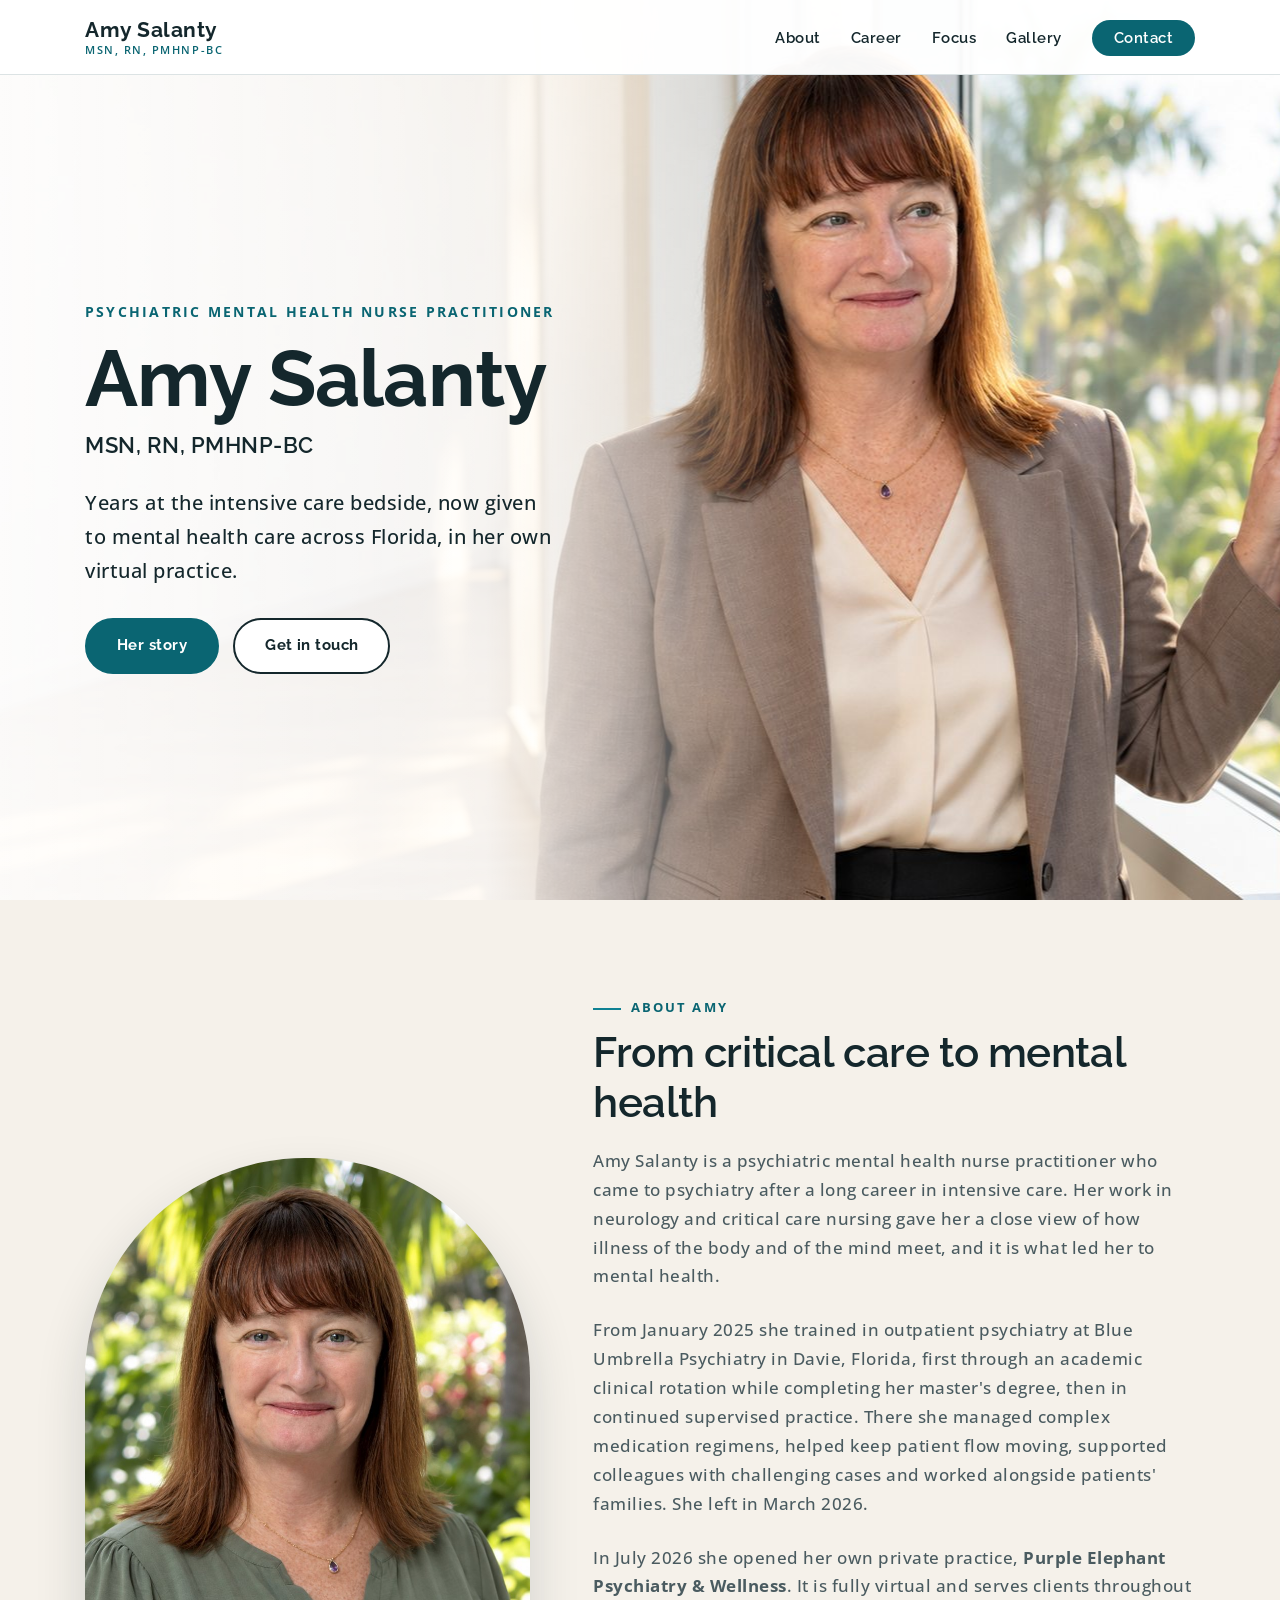
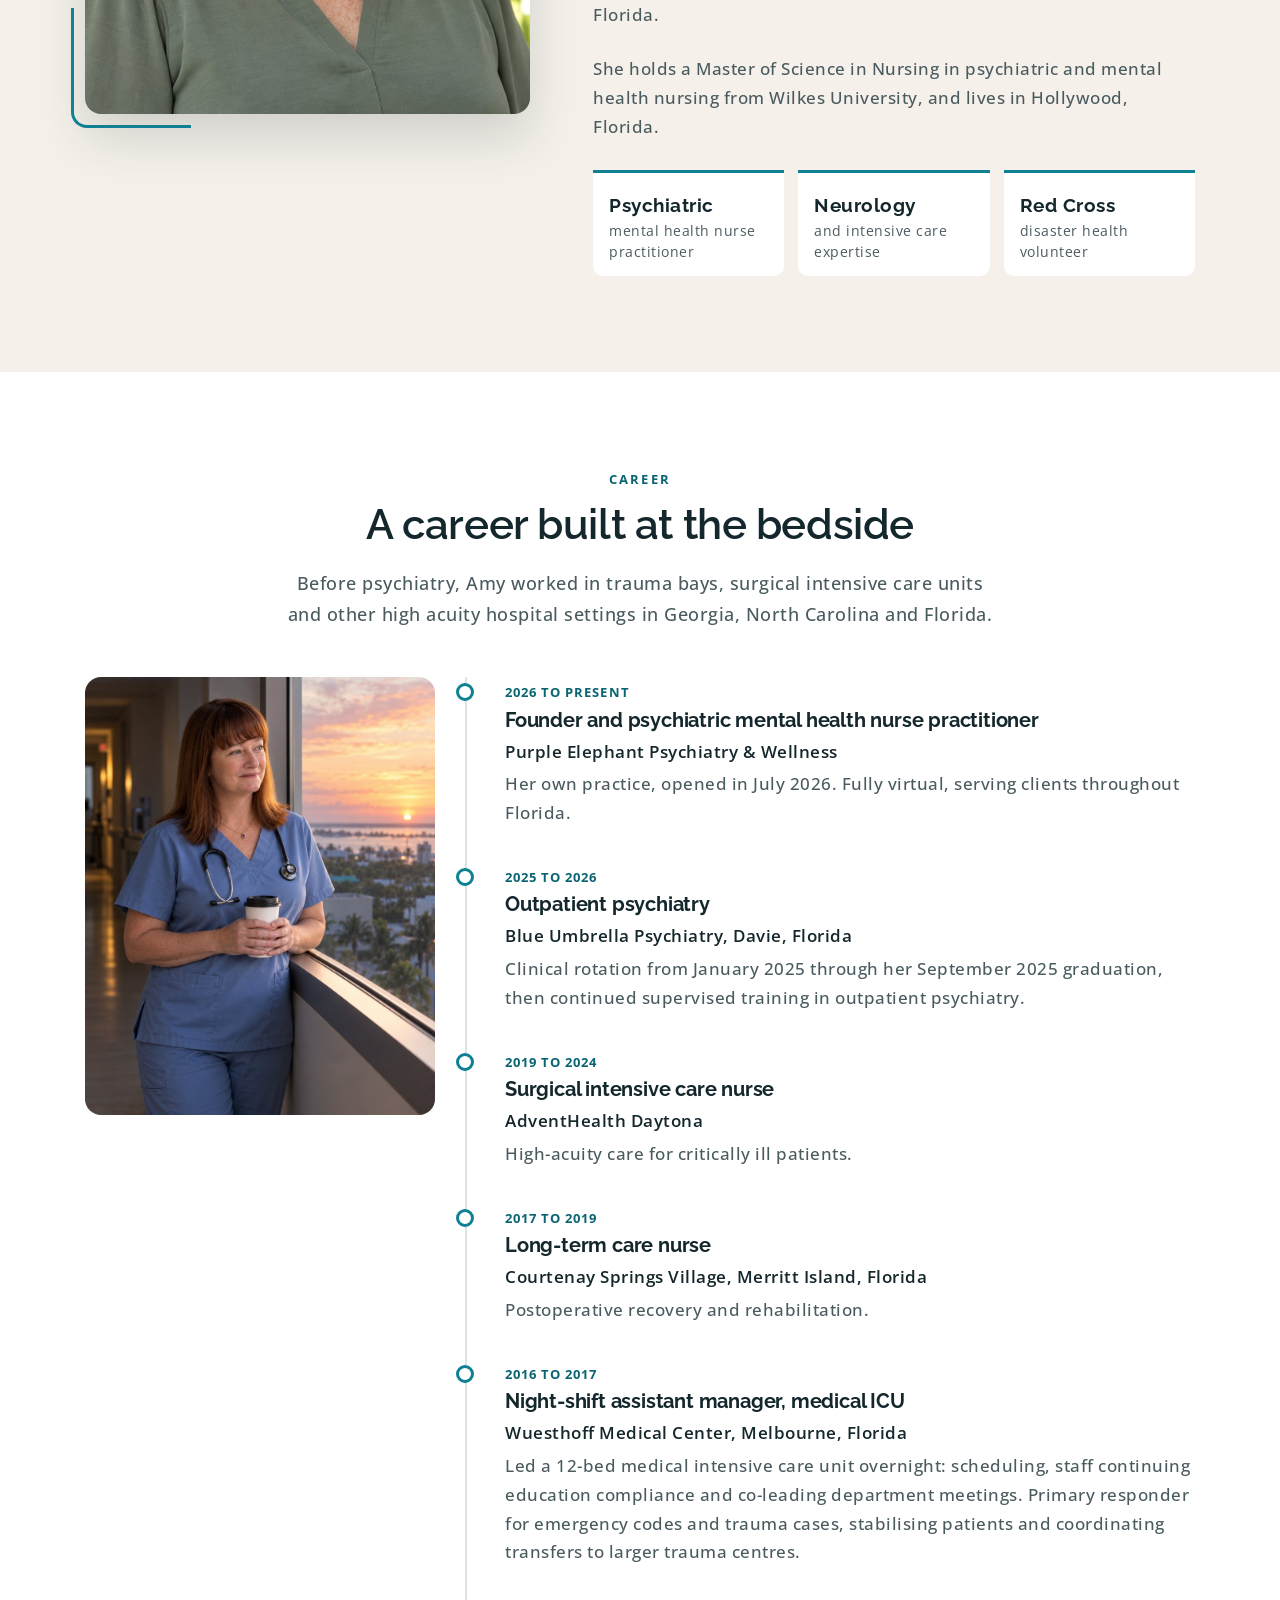
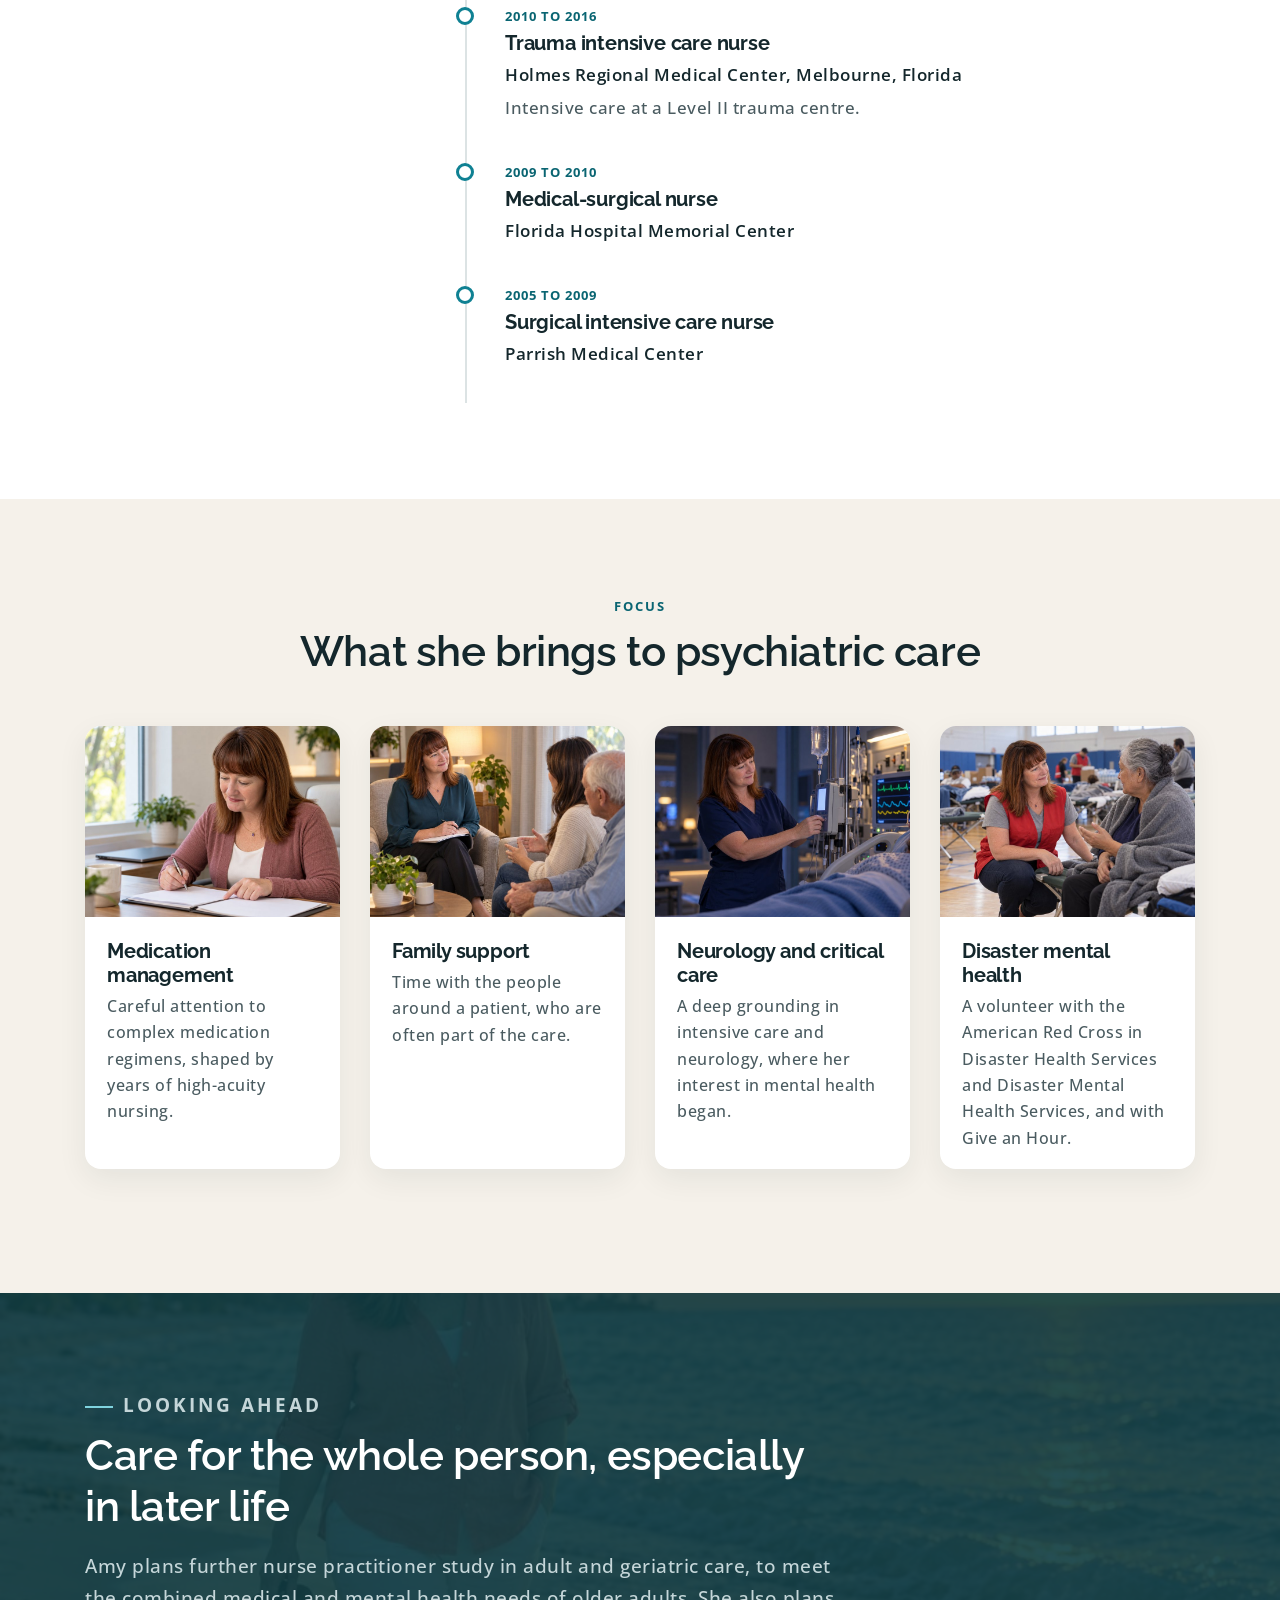
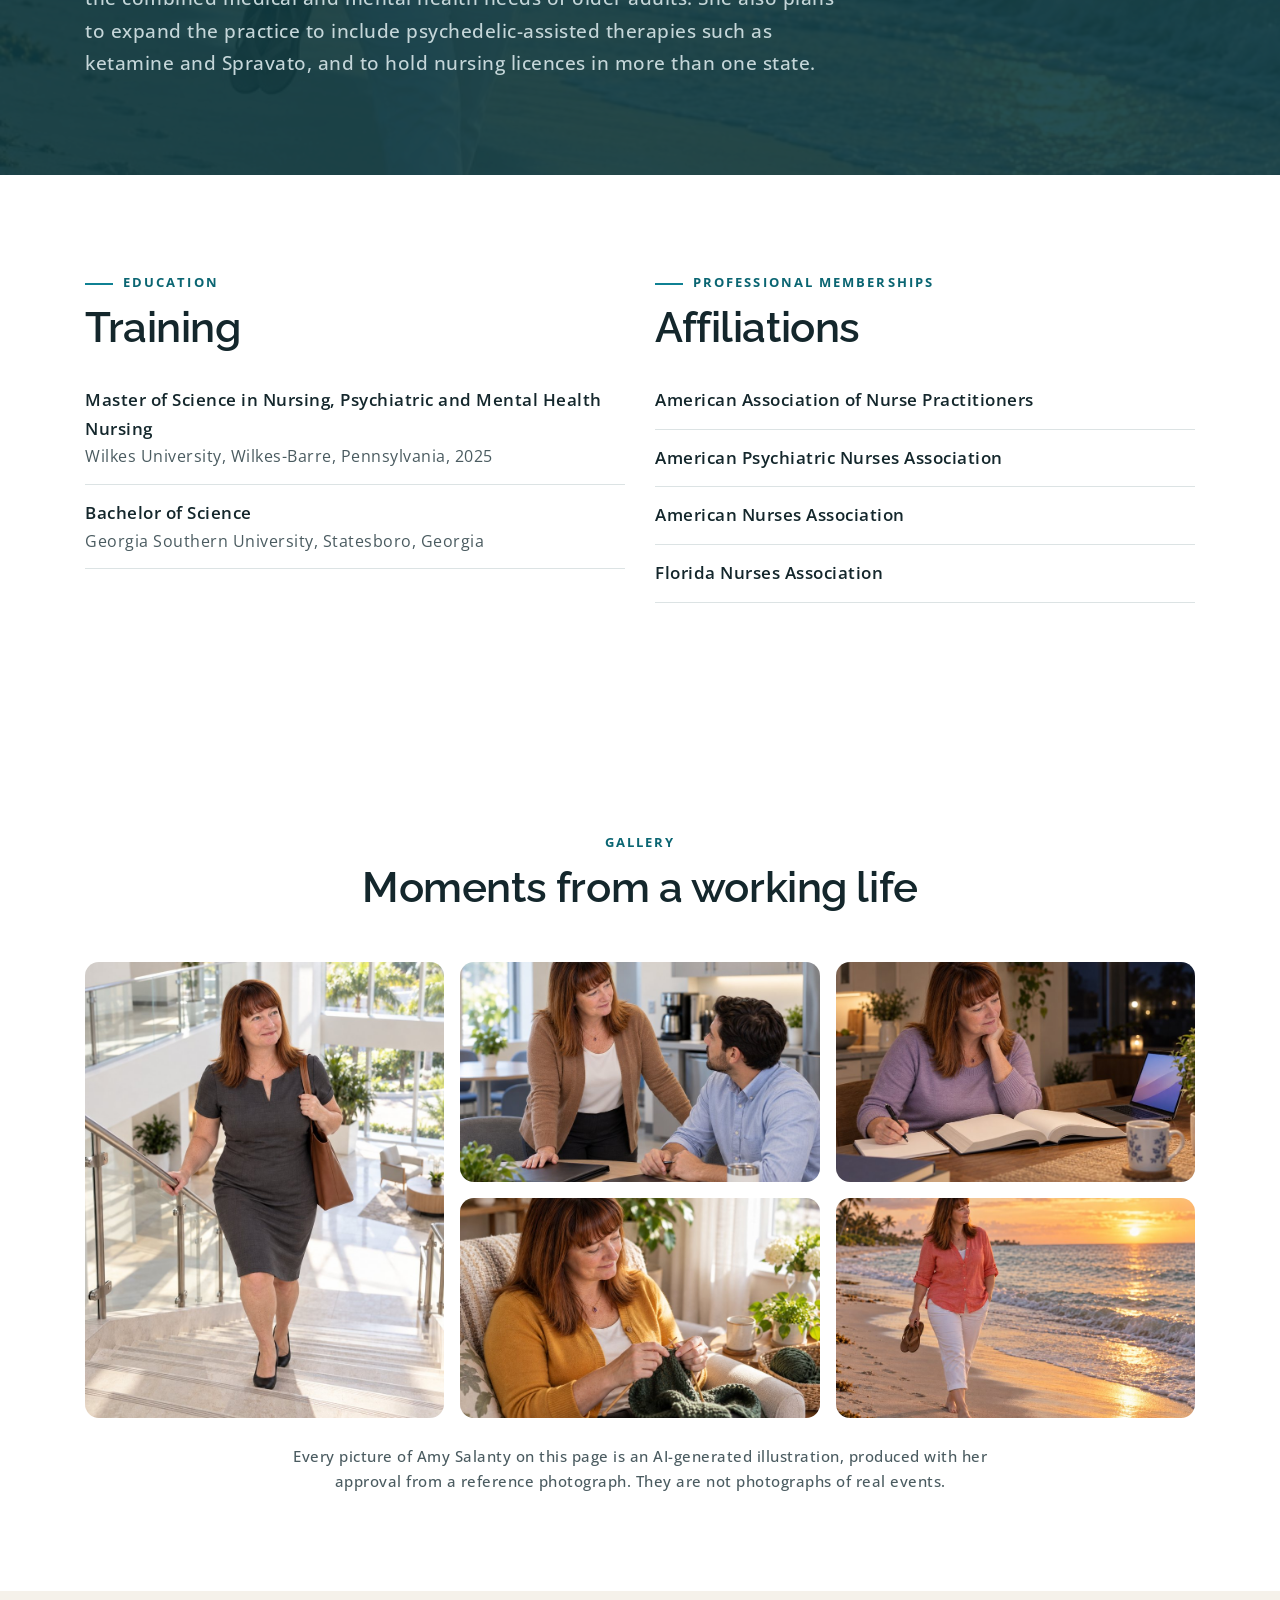
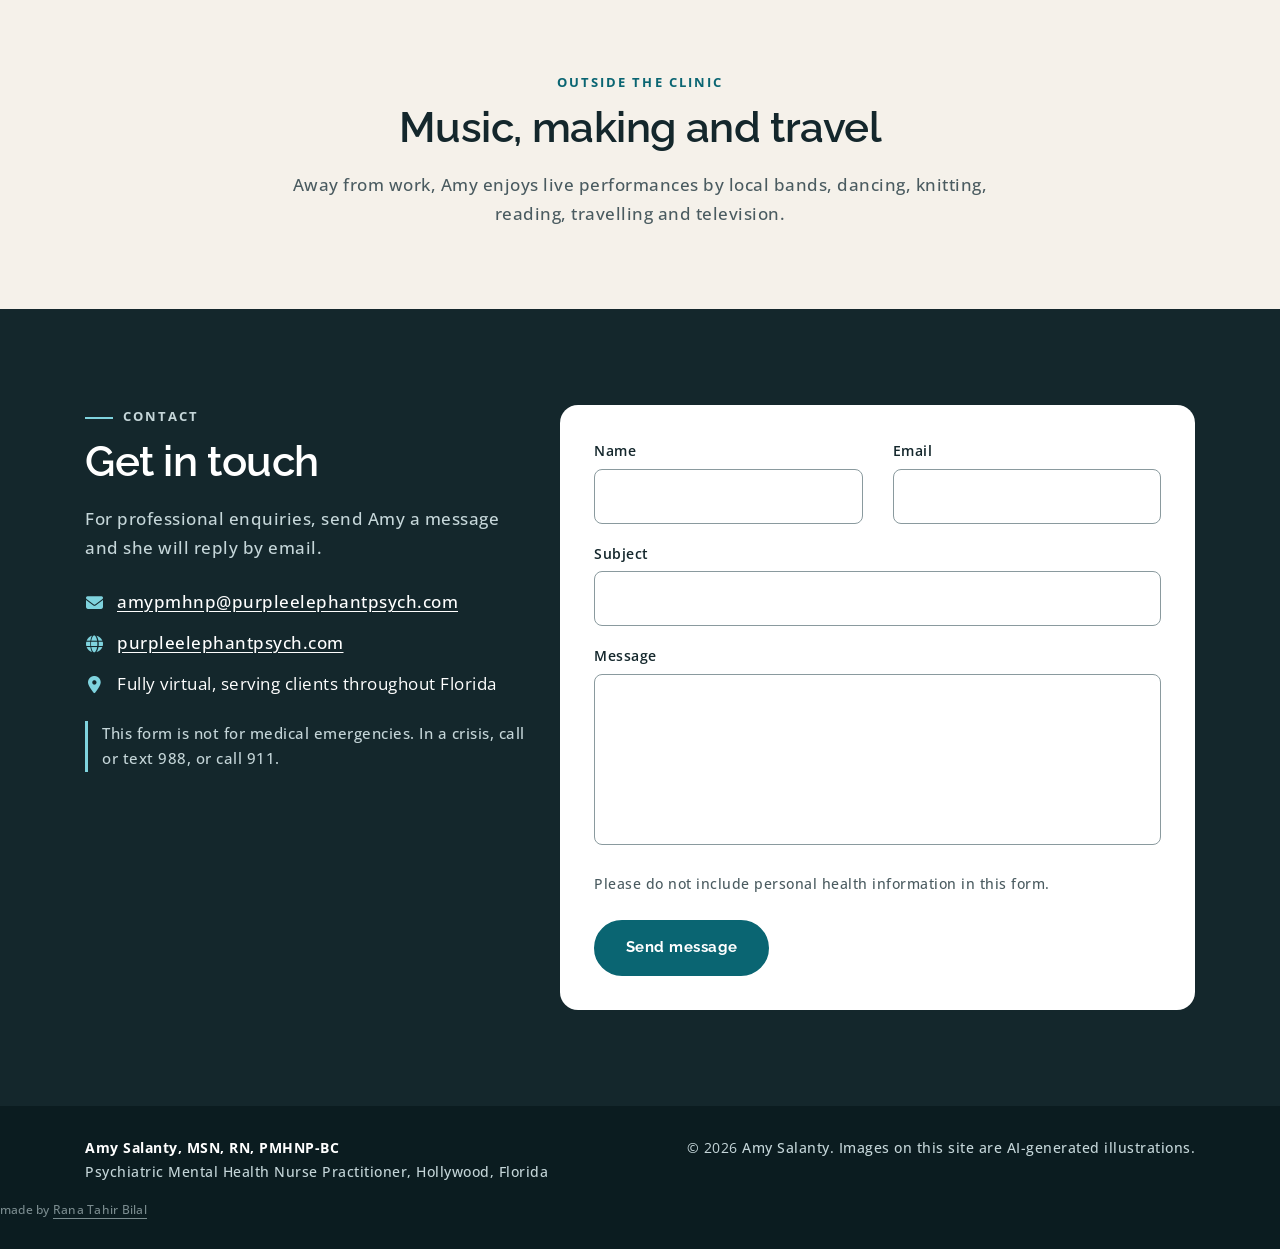
==== commit cf48f961: "Her own corrections: new practice, the states she worked in, Give an Hour, looking ahead" ====
--- a/index.html
+++ b/index.html
@@ -4,7 +4,7 @@
   <meta charset="utf-8">
   <meta name="viewport" content="width=device-width, initial-scale=1, shrink-to-fit=no">
   <title>Amy Salanty, MSN, RN, PMHNP-BC | Psychiatric Mental Health Nurse Practitioner</title>
-  <meta name="description" content="Amy Salanty, MSN, RN, PMHNP-BC, is a psychiatric mental health nurse practitioner in South Florida with a long background in intensive care and trauma nursing.">
+  <meta name="description" content="Amy Salanty, MSN, RN, PMHNP-BC, is a psychiatric mental health nurse practitioner and the founder of Purple Elephant Psychiatry &amp; Wellness, a fully virtual practice serving clients throughout Florida, with a long background in intensive care and trauma nursing.">
   <!-- While this site lives on github.io it stays out of search engines.
        When it moves to the client's own domain: delete the robots meta below,
        change robots.txt to "Allow: /", and add a canonical link. -->
@@ -65,7 +65,7 @@
       <p class="as-eyebrow">Psychiatric Mental Health Nurse Practitioner</p>
       <h1>Amy Salanty</h1>
       <p class="as-hero-cred">MSN, RN, PMHNP-BC</p>
-      <p class="as-hero-lede">Years at the intensive care bedside, now given to mental health care in South Florida.</p>
+      <p class="as-hero-lede">Years at the intensive care bedside, now given to mental health care across Florida, in her own virtual practice.</p>
       <div class="as-btns">
         <a class="as-btn as-btn-solid" href="#about">Her story</a>
         <a class="as-btn as-btn-line" href="#contact">Get in touch</a>
@@ -87,8 +87,8 @@
         <p class="as-kicker">About Amy</p>
         <h2>From critical care to mental health</h2>
         <p>Amy Salanty is a psychiatric mental health nurse practitioner who came to psychiatry after a long career in intensive care. Her work in neurology and critical care nursing gave her a close view of how illness of the body and of the mind meet, and it is what led her to mental health.</p>
-        <p>From January 2025 she trained in outpatient psychiatry at Blue Umbrella Psychiatry in Davie, Florida, first through an academic clinical rotation while completing her master's degree, then in continued supervised practice. There she has managed complex medication regimens, helped keep patient flow moving, supported colleagues with challenging cases and worked alongside patients' families.</p>
-        <!-- Needs Client Confirmation: current employer and whether she is seeing patients now. Release says she is pursuing her first official NP role. -->
+        <p>From January 2025 she trained in outpatient psychiatry at Blue Umbrella Psychiatry in Davie, Florida, first through an academic clinical rotation while completing her master's degree, then in continued supervised practice. There she managed complex medication regimens, helped keep patient flow moving, supported colleagues with challenging cases and worked alongside patients' families. She left in March 2026.</p>
+        <p>In July 2026 she opened her own private practice, <strong>Purple Elephant Psychiatry &amp; Wellness</strong>. It is fully virtual and serves clients throughout Florida.</p>
         <p>She holds a Master of Science in Nursing in psychiatric and mental health nursing from Wilkes University, and lives in Hollywood, Florida.</p>
         <ul class="as-facts">
           <li><b>Psychiatric</b><span>mental health nurse practitioner</span></li>
@@ -106,7 +106,7 @@
     <div class="as-head">
       <p class="as-kicker">Career</p>
       <h2>A career built at the bedside</h2>
-      <p class="as-sub">Before psychiatry, Amy worked in surgical, medical and trauma intensive care units across Florida.</p>
+      <p class="as-sub">Before psychiatry, Amy worked in trauma bays, surgical intensive care units and other high acuity hospital settings in Georgia, North Carolina and Florida.</p>
     </div>
     <div class="row">
       <div class="col-lg-4 d-none d-lg-block">
@@ -115,7 +115,13 @@
       <div class="col-lg-8">
         <ol class="as-timeline">
           <li>
-            <span class="as-yr">2025 to present</span>
+            <span class="as-yr">2026 to present</span>
+            <h3>Founder and psychiatric mental health nurse practitioner</h3>
+            <p class="as-org">Purple Elephant Psychiatry &amp; Wellness</p>
+            <p>Her own practice, opened in July 2026. Fully virtual, serving clients throughout Florida.</p>
+          </li>
+          <li>
+            <span class="as-yr">2025 to 2026</span>
             <h3>Outpatient psychiatry</h3>
             <p class="as-org">Blue Umbrella Psychiatry, Davie, Florida</p>
             <p>Clinical rotation from January 2025 through her September 2025 graduation, then continued supervised training in outpatient psychiatry.</p>
@@ -201,7 +207,7 @@
           <img src="img/plate-3.jpg" alt="Amy Salanty speaking with an older woman at a disaster shelter, AI-generated" width="880" height="660" loading="lazy">
           <div class="as-card-body">
             <h3>Disaster mental health</h3>
-            <p>A volunteer with the American Red Cross in Disaster Health Services and Disaster Mental Health Services.</p>
+            <p>A volunteer with the American Red Cross in Disaster Health Services and Disaster Mental Health Services, and with Give an Hour.</p>
           </div>
         </article>
       </div>
@@ -215,7 +221,7 @@
     <div class="as-ahead-box">
       <p class="as-kicker as-kicker-lift">Looking ahead</p>
       <h2>Care for the whole person, especially in later life</h2>
-      <p>Amy plans further nurse practitioner study in adult and geriatric care, to meet the combined medical and mental health needs of older adults. Her longer-term goals are an independent private practice and nursing licences in more than one state.</p>
+      <p>Amy plans further nurse practitioner study in adult and geriatric care, to meet the combined medical and mental health needs of older adults. She also plans to expand the practice to include psychedelic-assisted therapies such as ketamine and Spravato, and to hold nursing licences in more than one state.</p>
     </div>
   </div>
 </section>
@@ -285,8 +291,9 @@
         <h2>Get in touch</h2>
         <p>For professional enquiries, send Amy a message and she will reply by email.</p>
         <ul class="as-contact-list">
-          <li><i class="fas fa-envelope" aria-hidden="true"></i><a href="mailto:actrn@att.net">actrn@att.net</a></li>
-          <li><i class="fas fa-map-marker-alt" aria-hidden="true"></i><span>Hollywood, Florida</span></li>
+          <li><i class="fas fa-envelope" aria-hidden="true"></i><a href="mailto:amypmhnp@purpleelephantpsych.com">amypmhnp@purpleelephantpsych.com</a></li>
+          <li><i class="fas fa-globe" aria-hidden="true"></i><a href="https://purpleelephantpsych.com" target="_blank" rel="noopener">purpleelephantpsych.com</a></li>
+          <li><i class="fas fa-map-marker-alt" aria-hidden="true"></i><span>Fully virtual, serving clients throughout Florida</span></li>
         </ul>
         <p class="as-note">This form is not for medical emergencies. In a crisis, call or text 988, or call 911.</p>
       </div>
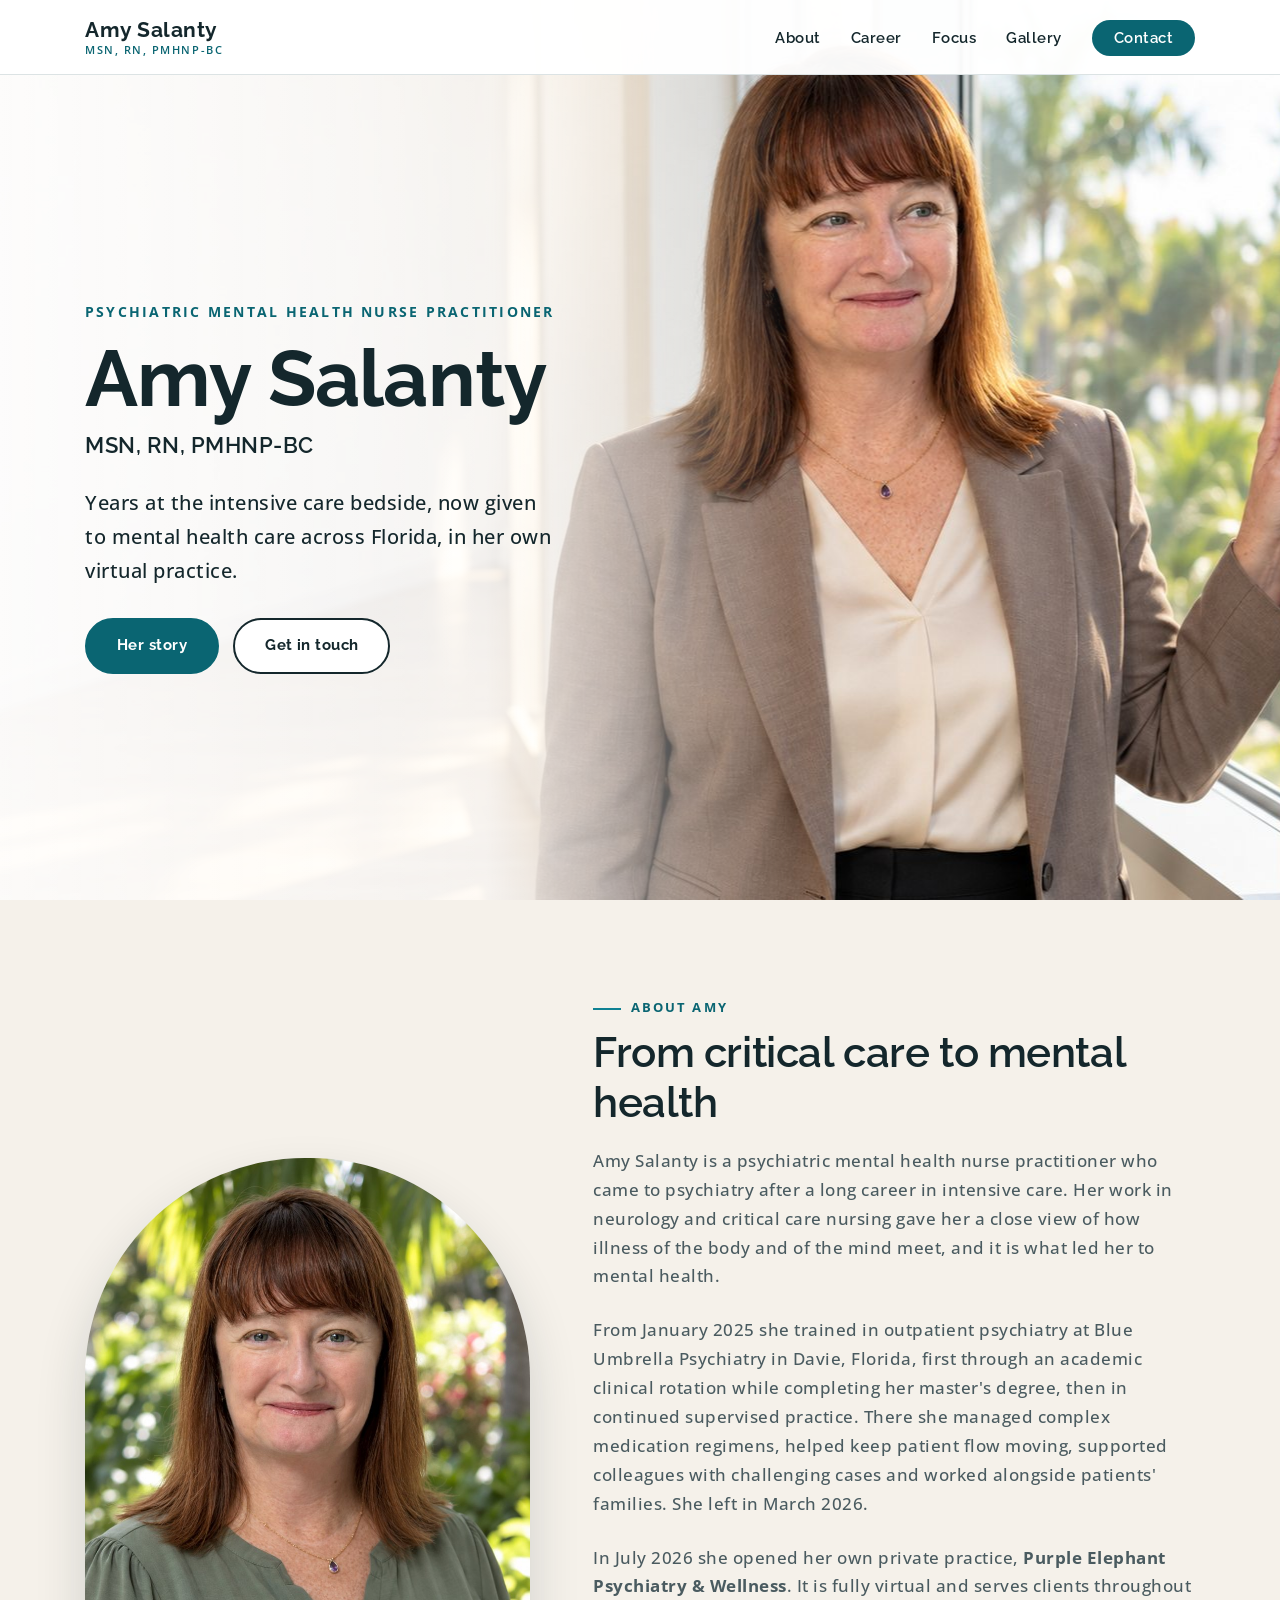
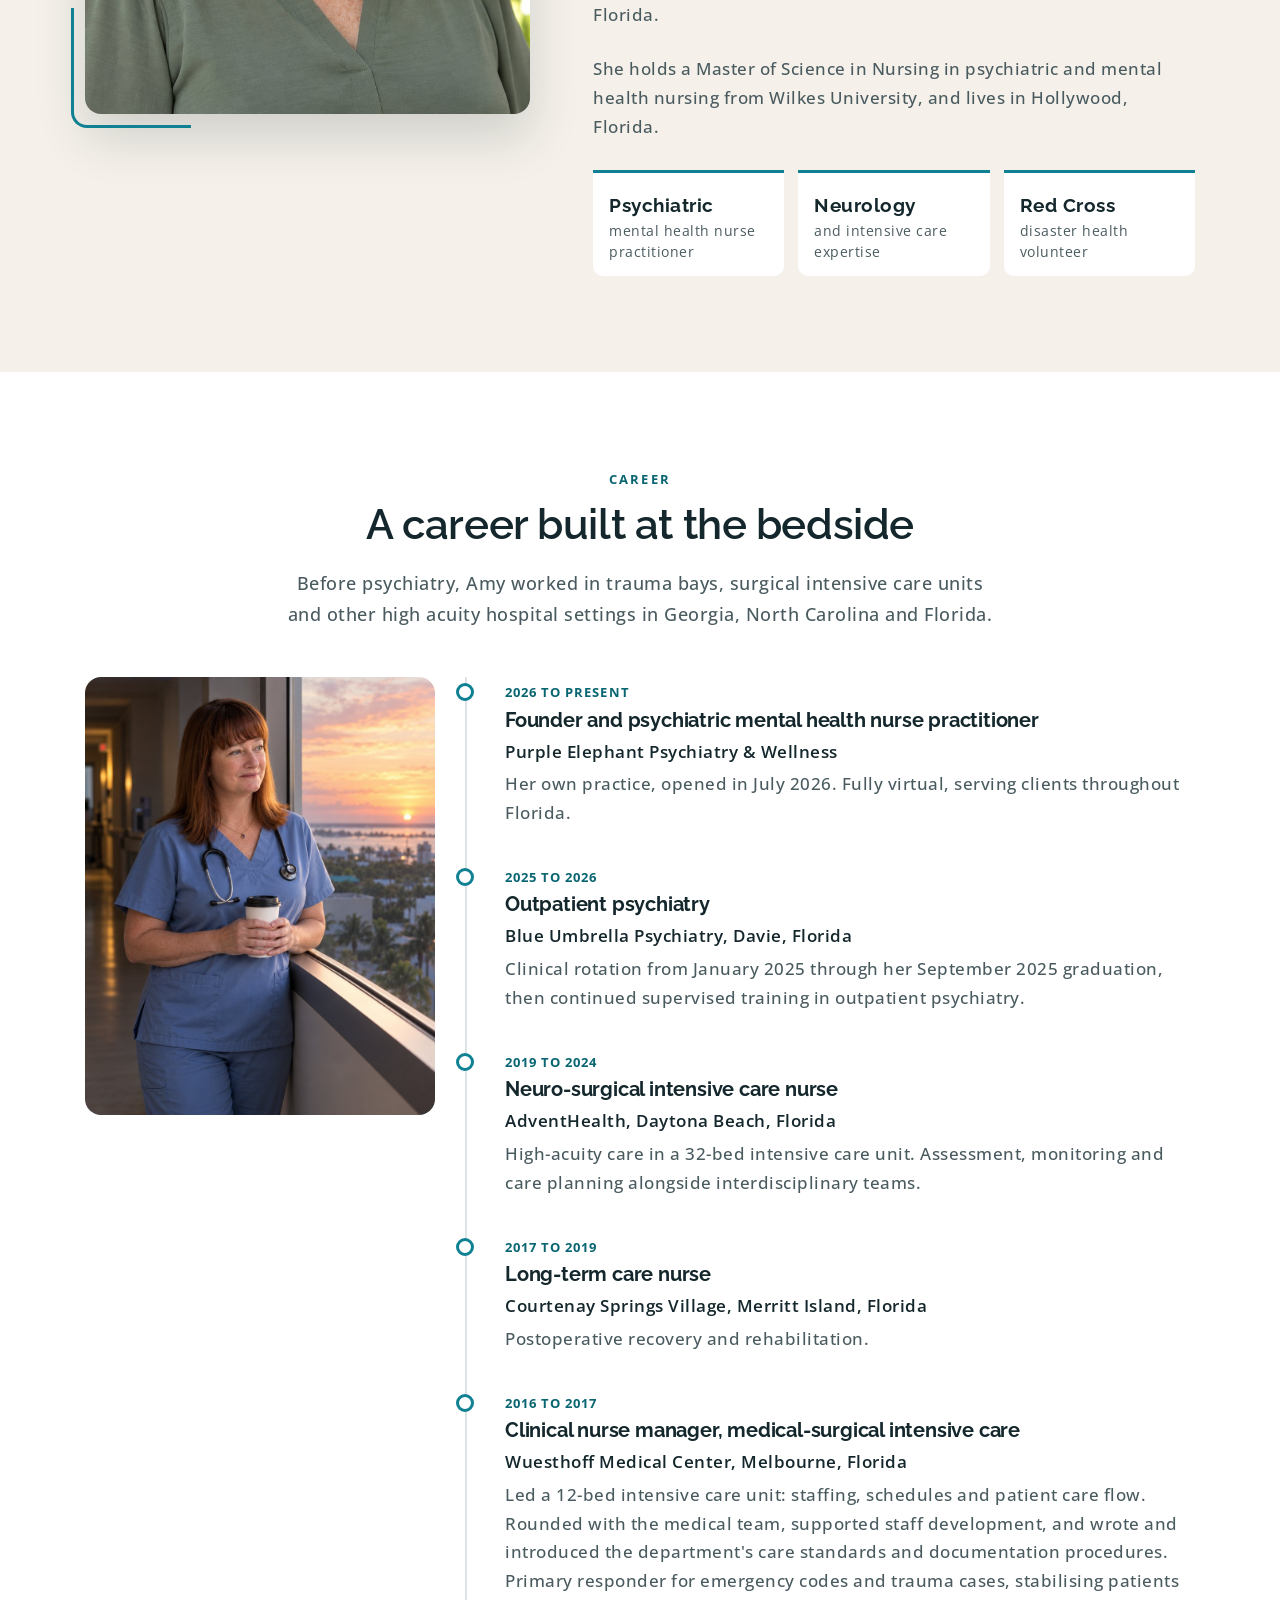
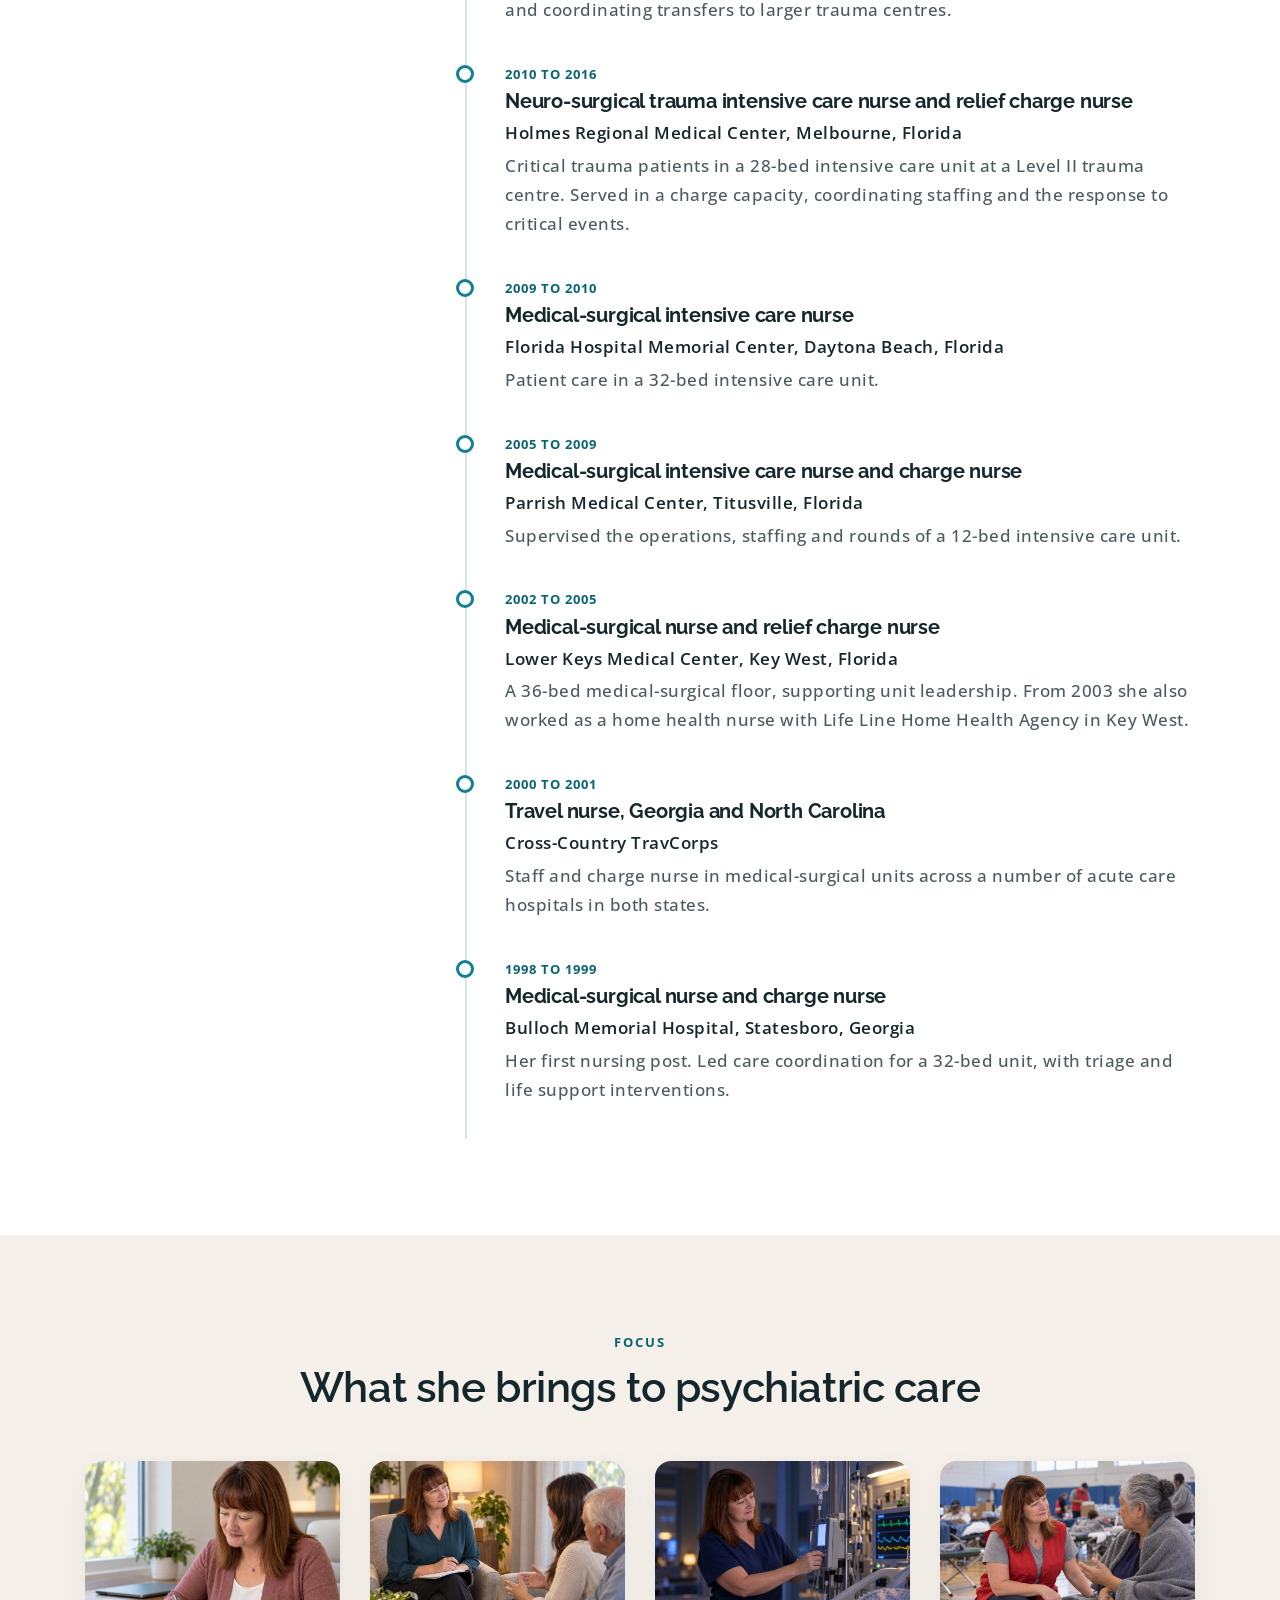
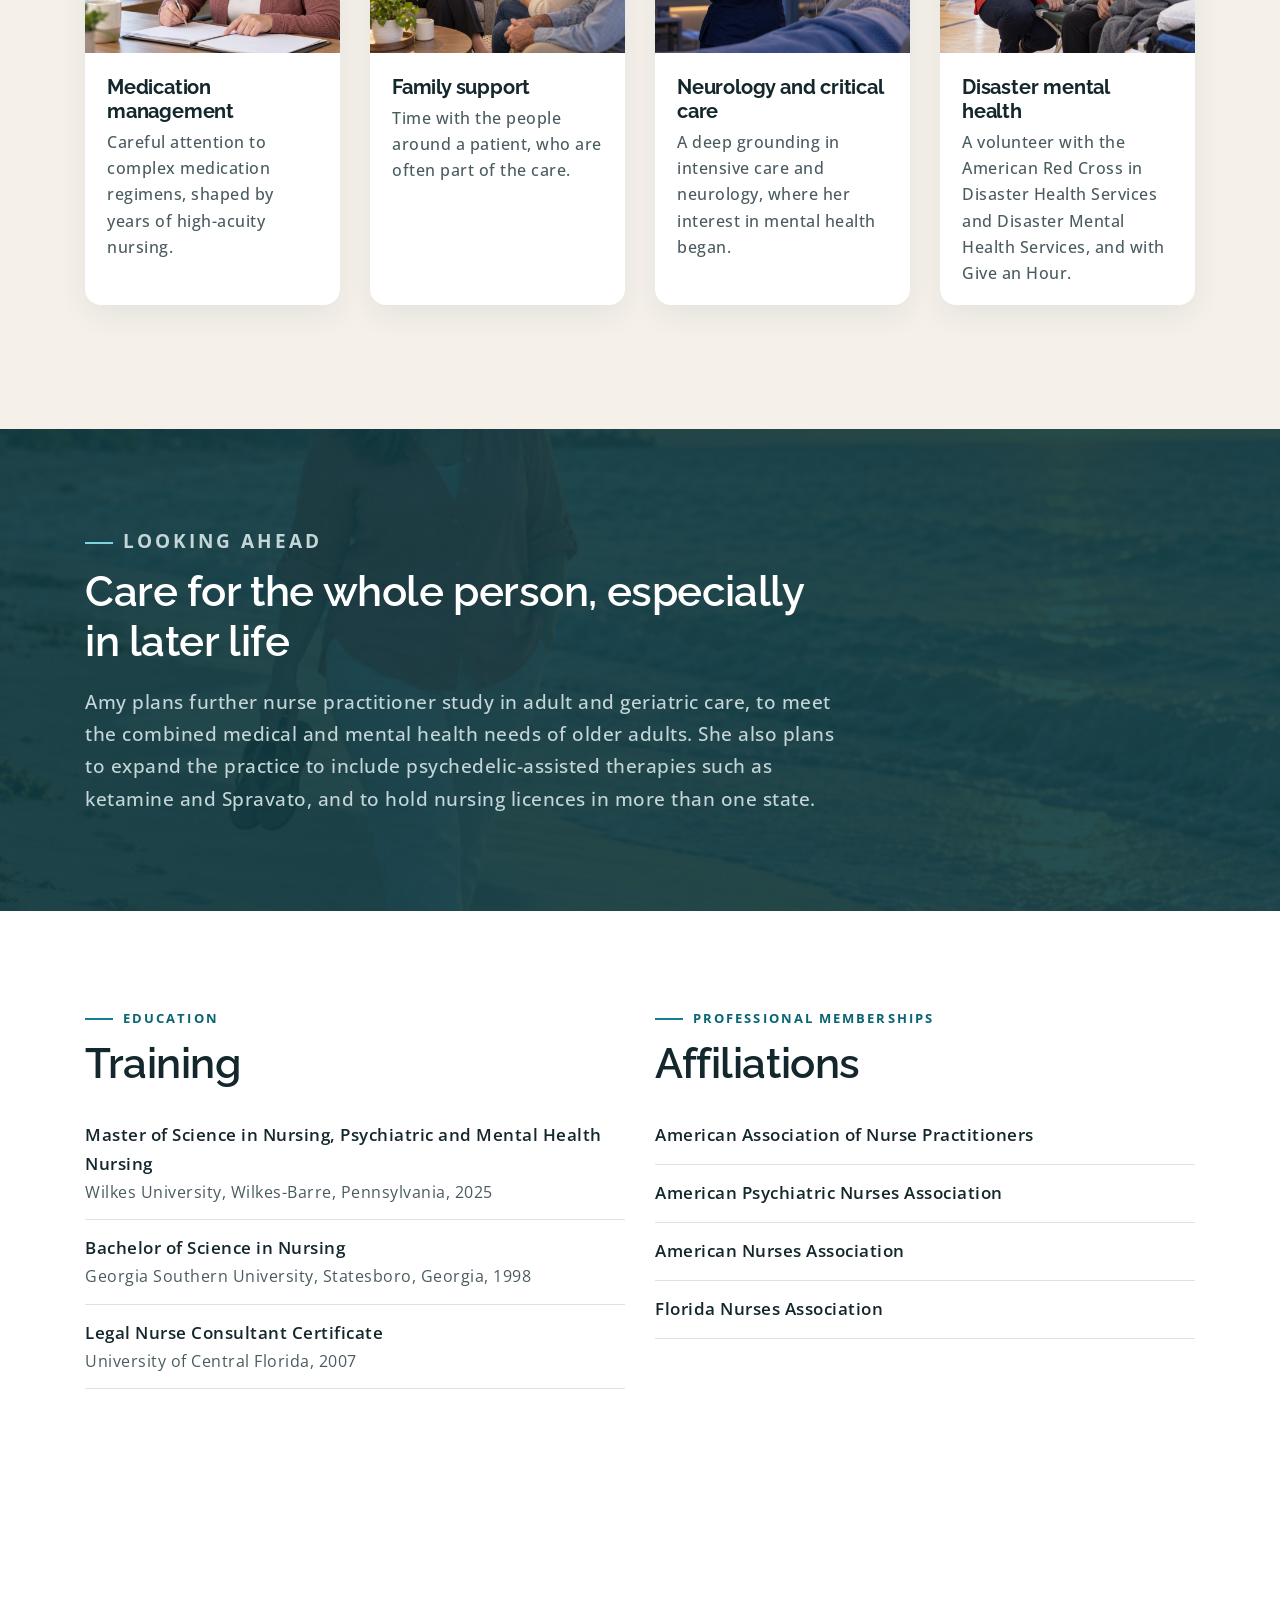
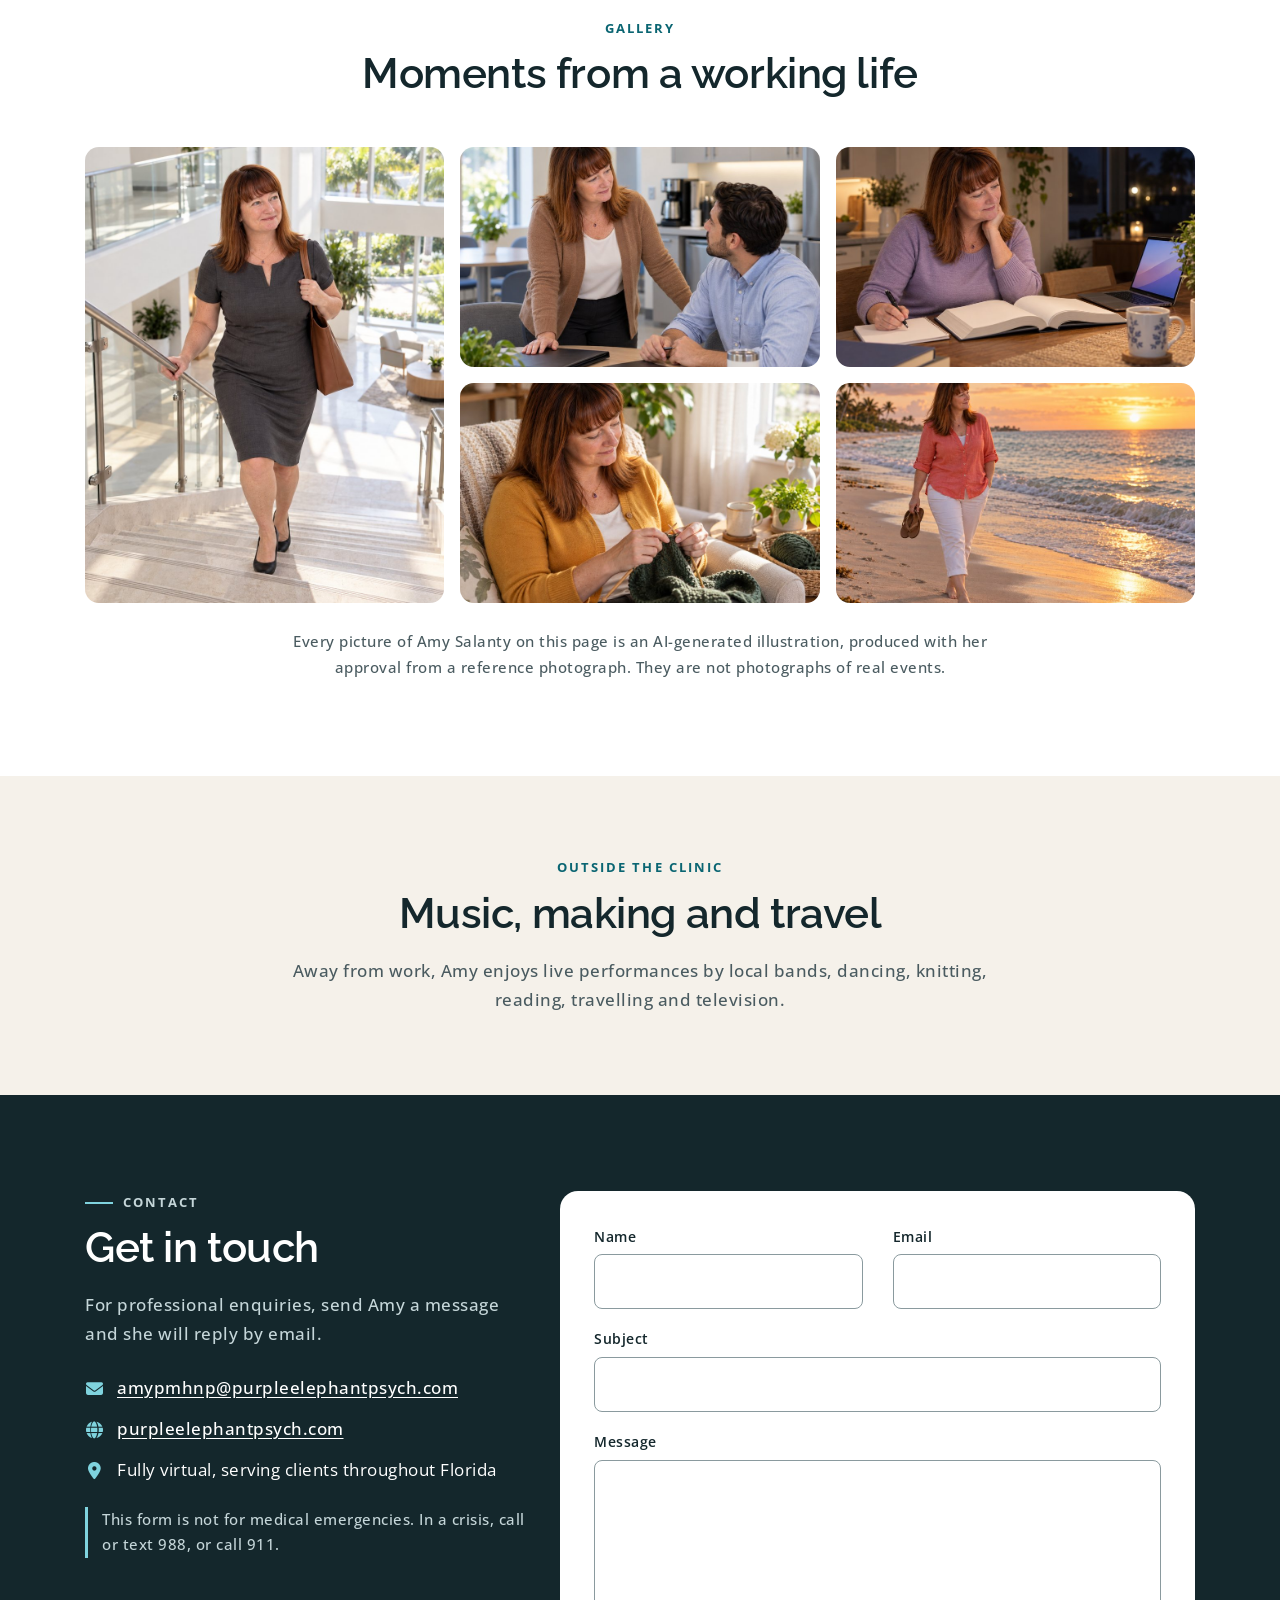
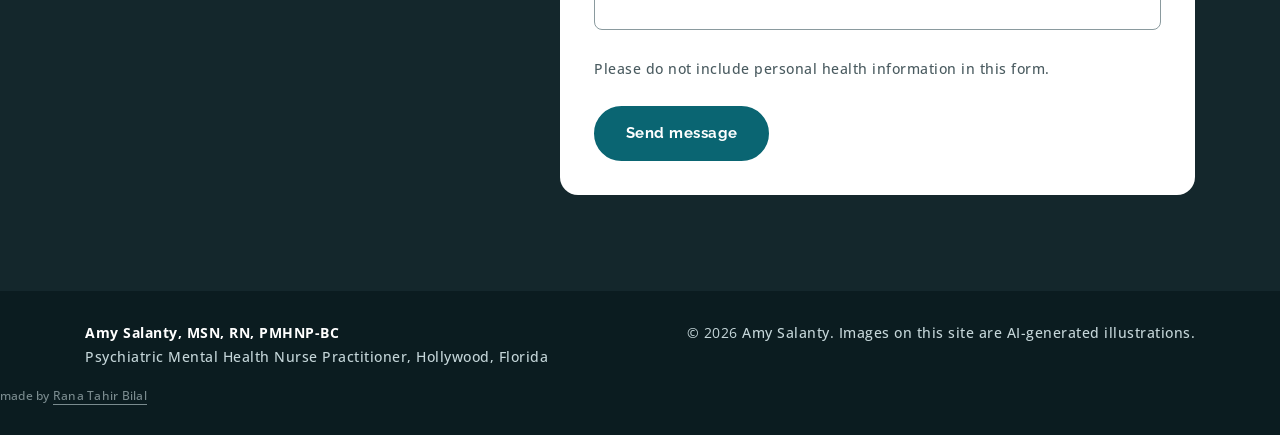
==== commit c9cbbbef: "Add files via upload" ====
--- a/index.html
+++ b/index.html
@@ -128,9 +128,9 @@
           </li>
           <li>
             <span class="as-yr">2019 to 2024</span>
-            <h3>Surgical intensive care nurse</h3>
-            <p class="as-org">AdventHealth Daytona</p>
-            <p>High-acuity care for critically ill patients.</p>
+            <h3>Neuro-surgical intensive care nurse</h3>
+            <p class="as-org">AdventHealth, Daytona Beach, Florida</p>
+            <p>High-acuity care in a 32-bed intensive care unit. Assessment, monitoring and care planning alongside interdisciplinary teams.</p>
           </li>
           <li>
             <span class="as-yr">2017 to 2019</span>
@@ -140,28 +140,51 @@
           </li>
           <li>
             <span class="as-yr">2016 to 2017</span>
-            <h3>Night-shift assistant manager, medical ICU</h3>
+            <h3>Clinical nurse manager, medical-surgical intensive care</h3>
             <p class="as-org">Wuesthoff Medical Center, Melbourne, Florida</p>
-            <p>Led a 12-bed medical intensive care unit overnight: scheduling, staff continuing education compliance and co-leading department meetings. Primary responder for emergency codes and trauma cases, stabilising patients and coordinating transfers to larger trauma centres.</p>
+            <p>Led a 12-bed intensive care unit: staffing, schedules and patient care flow. Rounded with the medical team, supported staff development, and wrote and introduced the department's care standards and documentation procedures. Primary responder for emergency codes and trauma cases, stabilising patients and coordinating transfers to larger trauma centres.</p>
           </li>
           <li>
             <span class="as-yr">2010 to 2016</span>
-            <h3>Trauma intensive care nurse</h3>
+            <h3>Neuro-surgical trauma intensive care nurse and relief charge nurse</h3>
             <p class="as-org">Holmes Regional Medical Center, Melbourne, Florida</p>
-            <p>Intensive care at a Level II trauma centre.</p>
+            <p>Critical trauma patients in a 28-bed intensive care unit at a Level II trauma centre. Served in a charge capacity, coordinating staffing and the response to critical events.</p>
           </li>
           <li>
             <span class="as-yr">2009 to 2010</span>
-            <h3>Medical-surgical nurse</h3>
-            <p class="as-org">Florida Hospital Memorial Center</p>
+            <h3>Medical-surgical intensive care nurse</h3>
+            <p class="as-org">Florida Hospital Memorial Center, Daytona Beach, Florida</p>
+            <p>Patient care in a 32-bed intensive care unit.</p>
           </li>
           <li>
             <span class="as-yr">2005 to 2009</span>
-            <h3>Surgical intensive care nurse</h3>
-            <p class="as-org">Parrish Medical Center</p>
+            <h3>Medical-surgical intensive care nurse and charge nurse</h3>
+            <p class="as-org">Parrish Medical Center, Titusville, Florida</p>
+            <p>Supervised the operations, staffing and rounds of a 12-bed intensive care unit.</p>
+          </li>
+          <li>
+            <span class="as-yr">2002 to 2005</span>
+            <h3>Medical-surgical nurse and relief charge nurse</h3>
+            <p class="as-org">Lower Keys Medical Center, Key West, Florida</p>
+            <p>A 36-bed medical-surgical floor, supporting unit leadership. From 2003 she also worked as a home health nurse with Life Line Home Health Agency in Key West.</p>
+          </li>
+          <li>
+            <span class="as-yr">2000 to 2001</span>
+            <h3>Travel nurse, Georgia and North Carolina</h3>
+            <p class="as-org">Cross-Country TravCorps</p>
+            <p>Staff and charge nurse in medical-surgical units across a number of acute care hospitals in both states.</p>
+          </li>
+          <li>
+            <span class="as-yr">1998 to 1999</span>
+            <h3>Medical-surgical nurse and charge nurse</h3>
+            <p class="as-org">Bulloch Memorial Hospital, Statesboro, Georgia</p>
+            <p>Her first nursing post. Led care coordination for a 32-bed unit, with triage and life support interventions.</p>
           </li>
         </ol>
-        <!-- Needs Client Confirmation: release gives a "twenty-seven-year" ICU career; dated roles run 2005 to 2024. No total is published. -->
+        <!-- RESOLVED 2026-10-16 by the client's own CV (email of 15 October 2026). The release's
+             "twenty-seven-year" figure is her NURSING career, 1998 to 2025, not her ICU career,
+             which begins at Parrish in 2005. Her CV says "over 20 years of critical care
+             experience". No total is stated on this page. -->
       </div>
     </div>
   </div>
@@ -235,7 +258,8 @@
         <h2>Training</h2>
         <ul class="as-list">
           <li><b>Master of Science in Nursing, Psychiatric and Mental Health Nursing</b><span>Wilkes University, Wilkes-Barre, Pennsylvania, 2025</span></li>
-          <li><b>Bachelor of Science</b><span>Georgia Southern University, Statesboro, Georgia</span></li>
+          <li><b>Bachelor of Science in Nursing</b><span>Georgia Southern University, Statesboro, Georgia, 1998</span></li>
+          <li><b>Legal Nurse Consultant Certificate</b><span>University of Central Florida, 2007</span></li>
         </ul>
       </div>
       <div class="col-lg-6">
